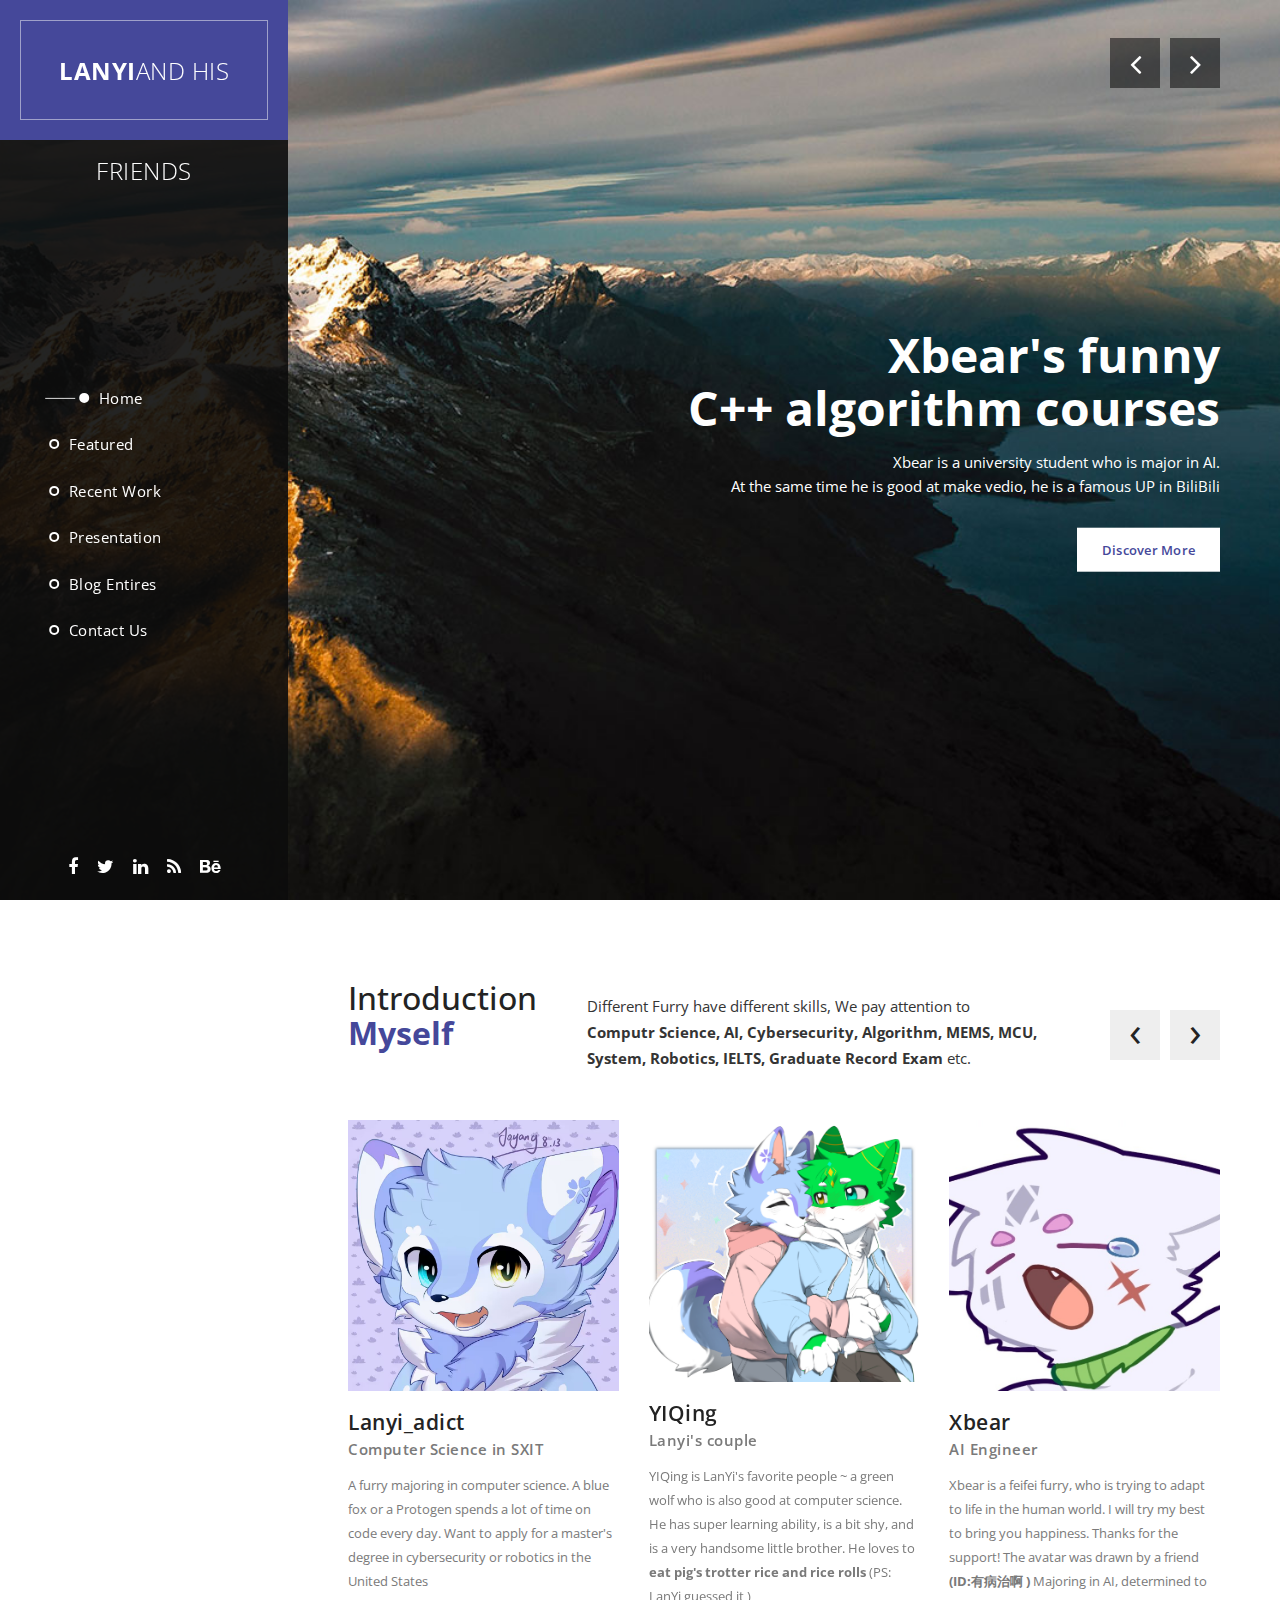
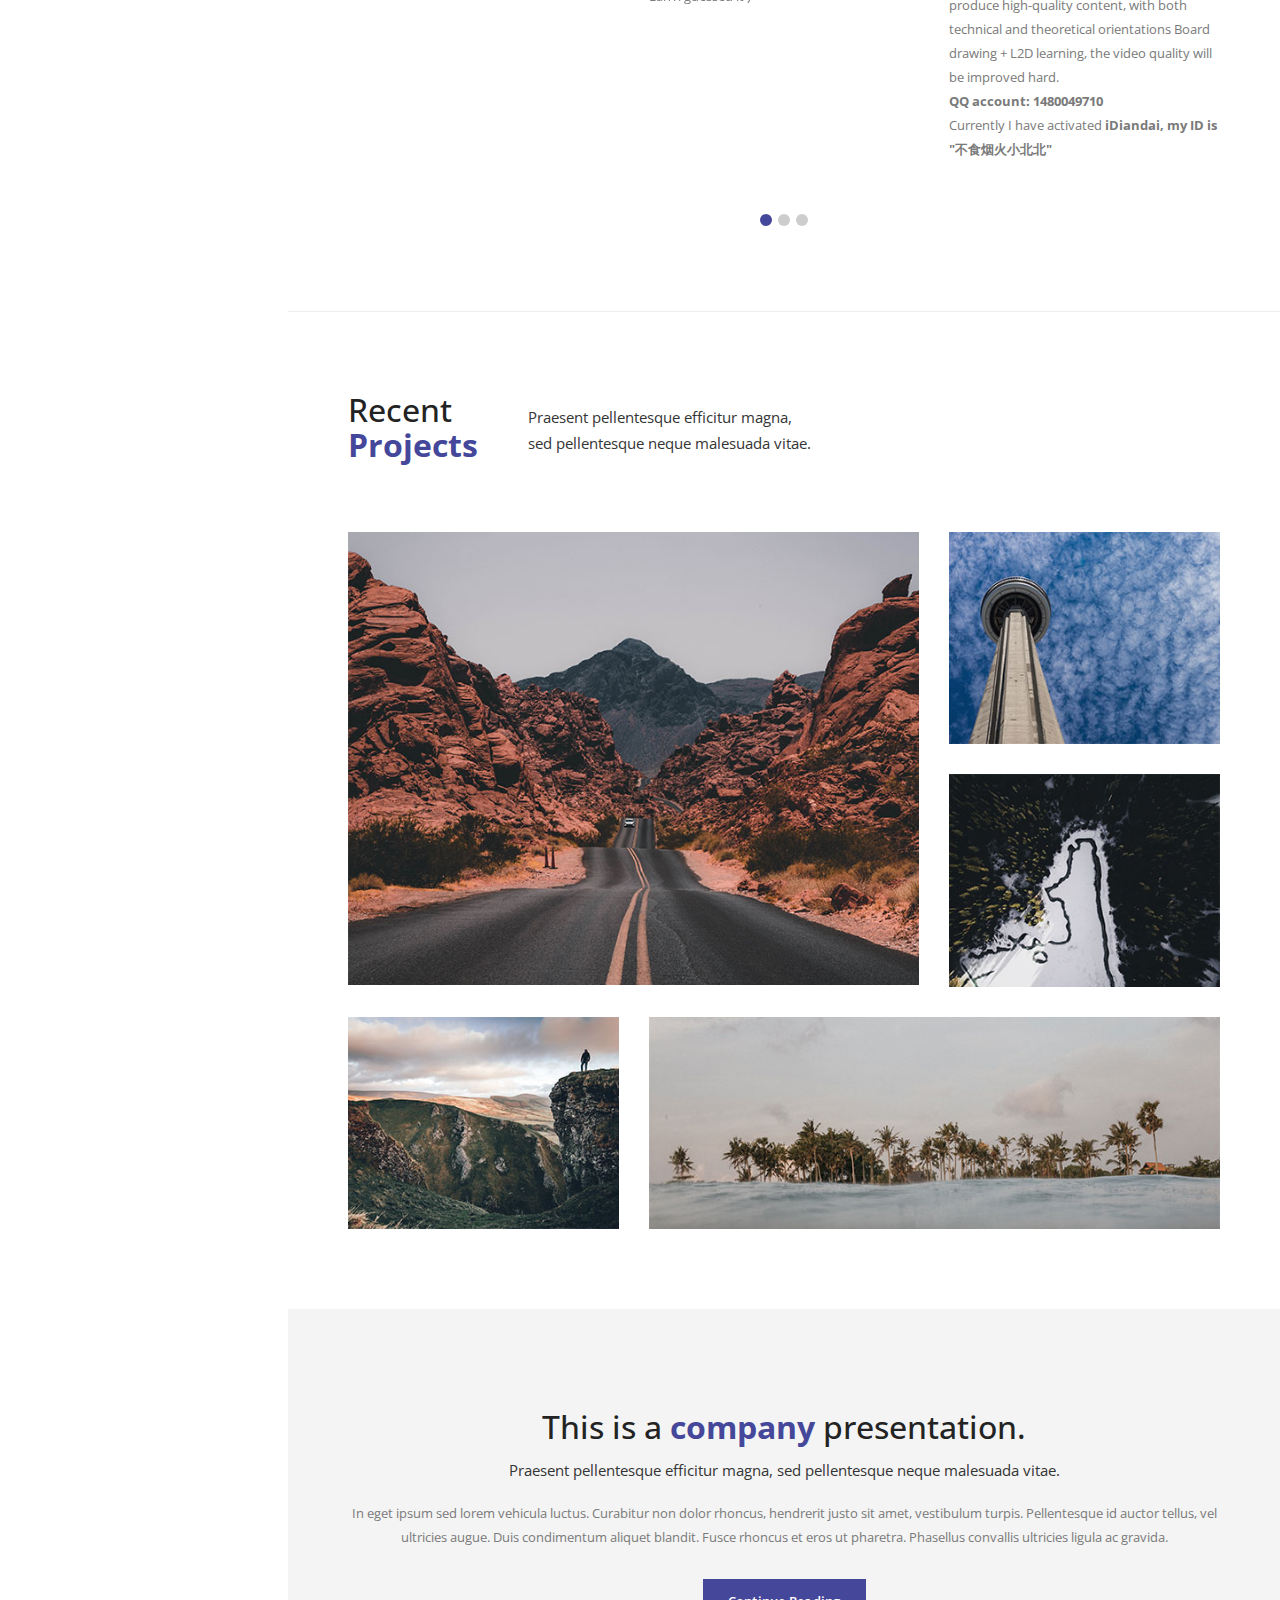
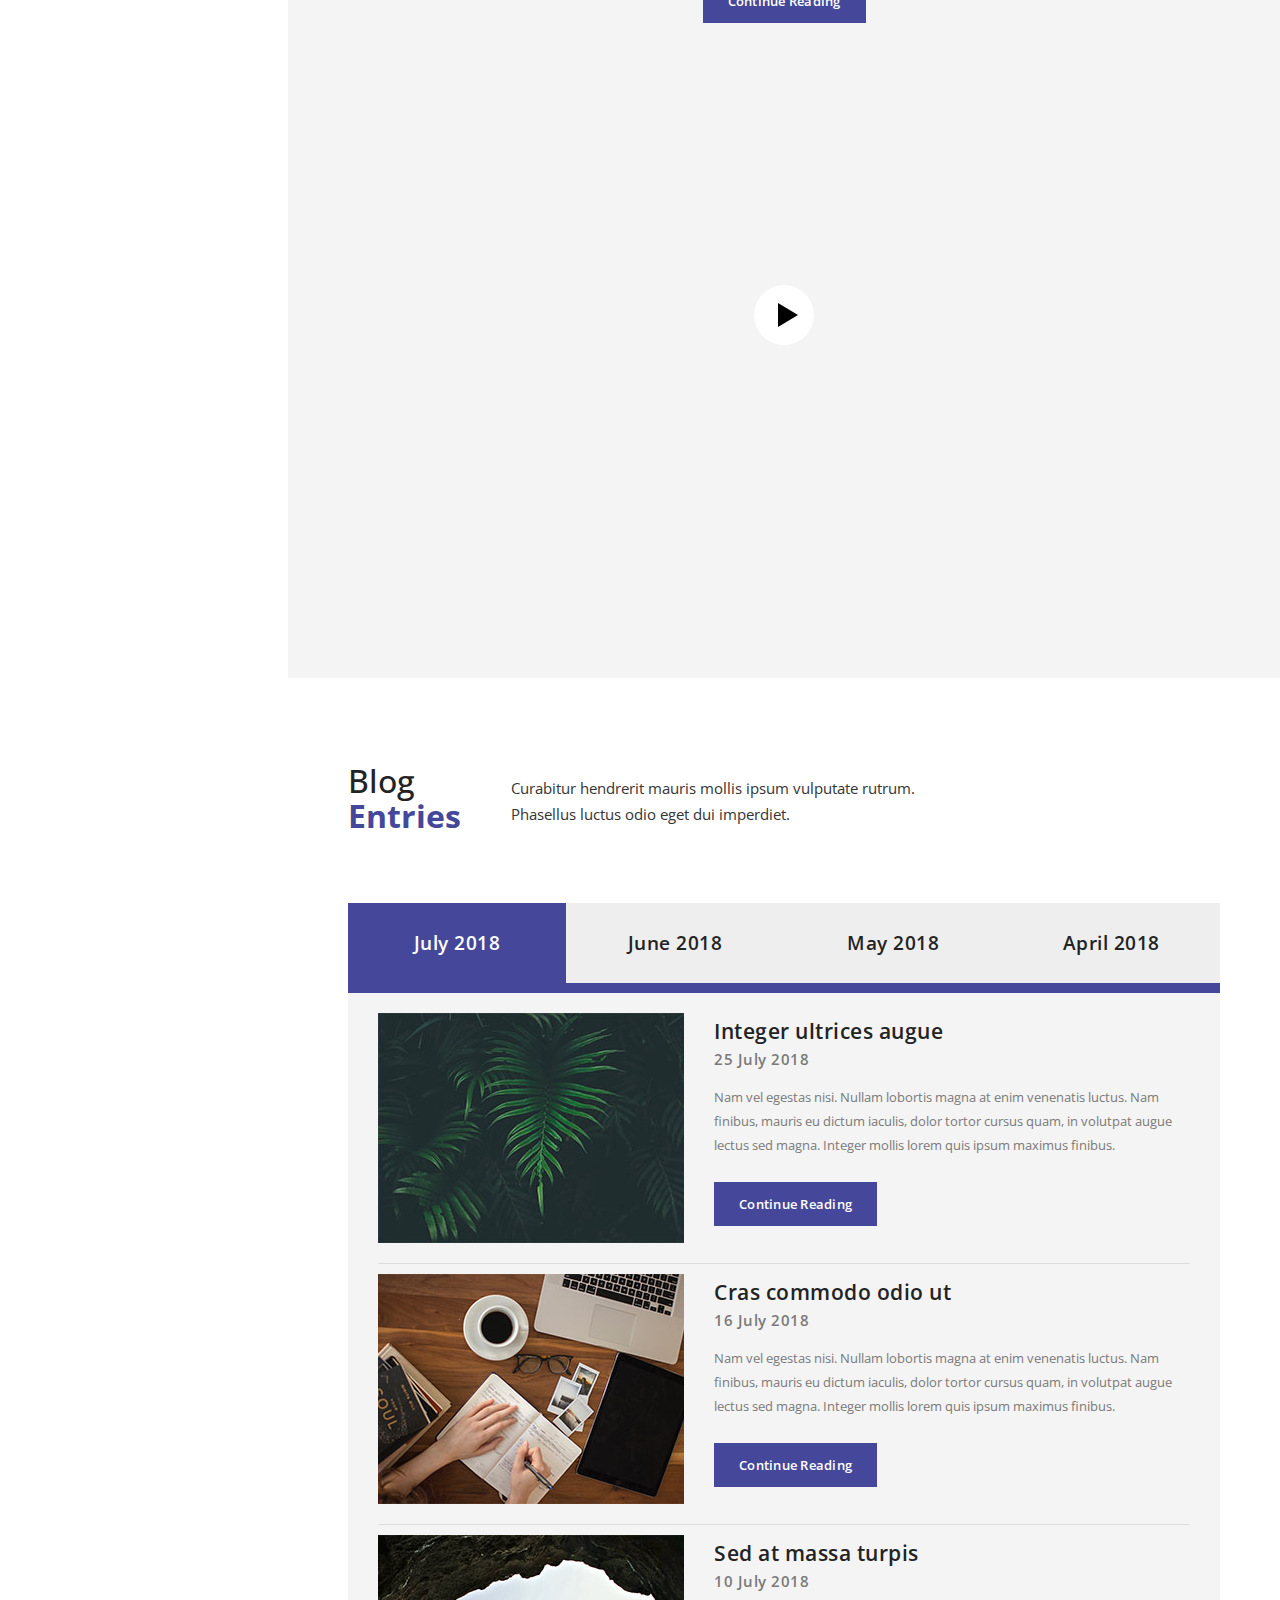
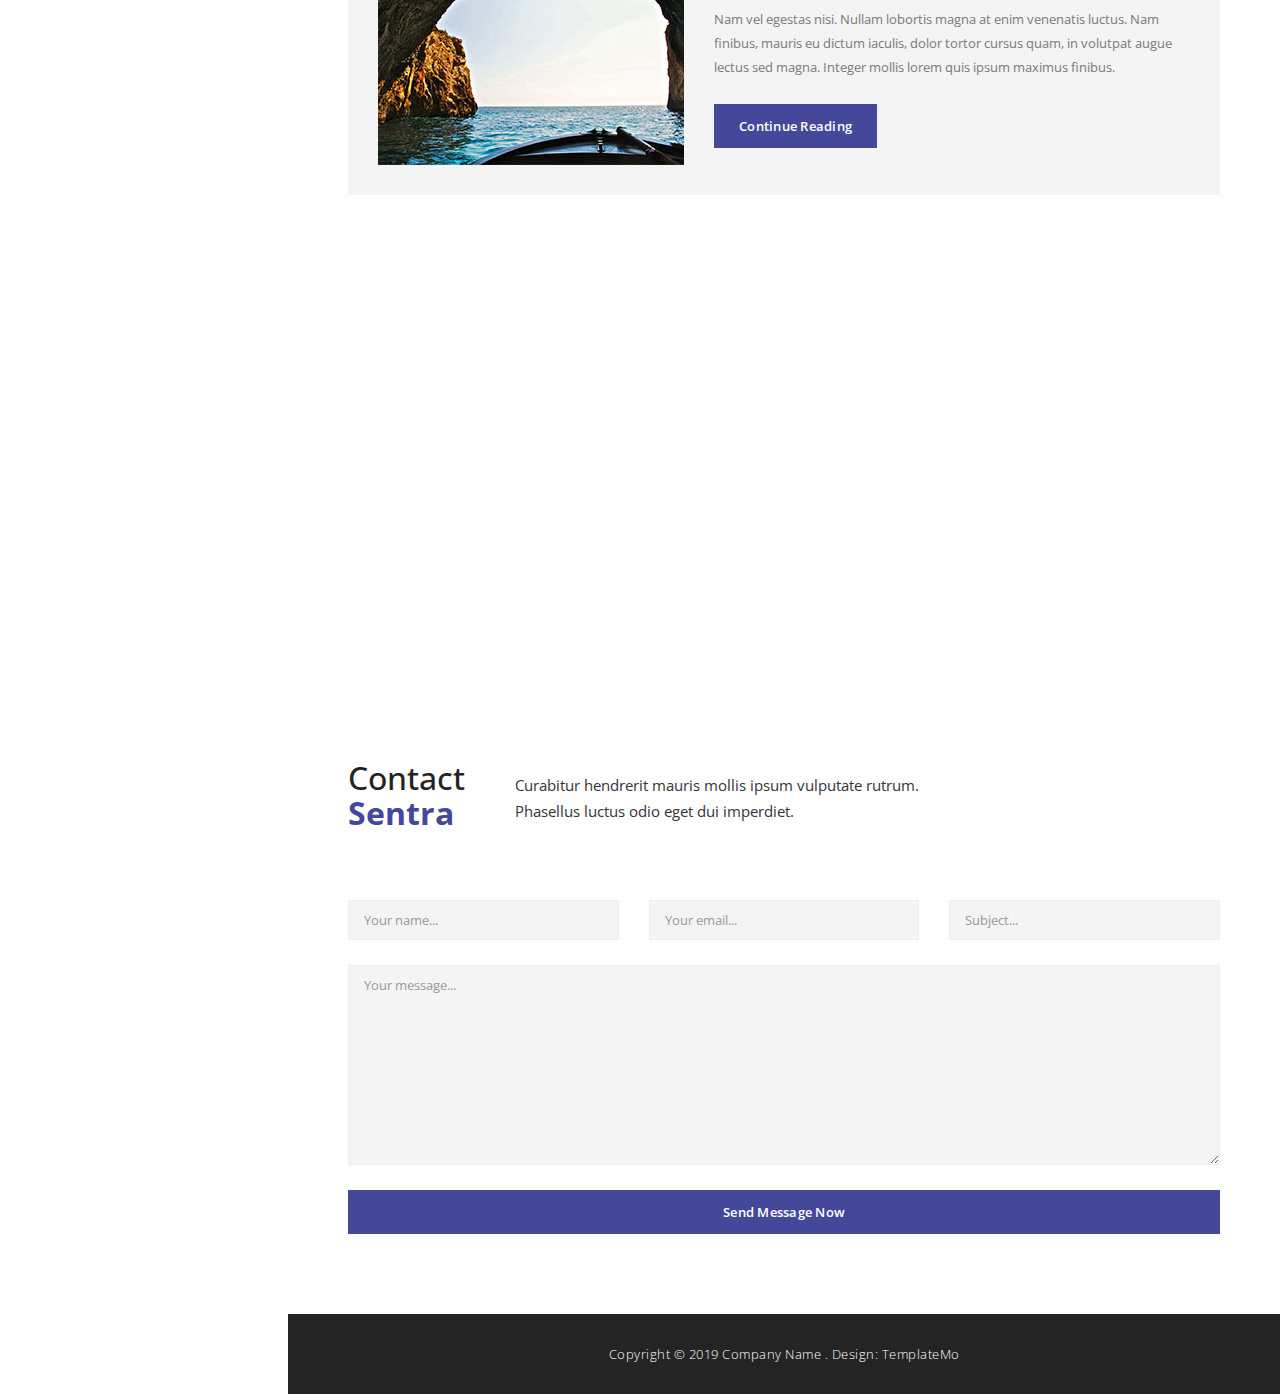
==== index.html @ 5a45a8ea "Add files via upload" ====
<!DOCTYPE html>
<html>
    <head>
        <meta charset="utf-8">
        <meta http-equiv="X-UA-Compatible" content="IE=edge,chrome=1">
        <title>Lanyi_adict and his friends</title>
        
<!-- 

Sentra Template

https://templatemo.com/tm-518-sentra

-->
        <meta name="description" content="">
        <meta name="viewport" content="width=device-width, initial-scale=1">
        <link rel="apple-touch-icon" href="apple-touch-icon.png">

        <link rel="stylesheet" href="css/bootstrap.min.css">
        <link rel="stylesheet" href="css/bootstrap-theme.min.css">
        <link rel="stylesheet" href="css/fontAwesome.css">
        <link rel="stylesheet" href="css/light-box.css">
        <link rel="stylesheet" href="css/owl-carousel.css">
        <link rel="stylesheet" href="css/templatemo-style.css">

        <link href="https://fonts.googleapis.com/css?family=Open+Sans:300,400,600,700,800" rel="stylesheet">

        <script src="js/vendor/modernizr-2.8.3-respond-1.4.2.min.js"></script>
    </head>

<body>



        <header class="nav-down responsive-nav hidden-lg hidden-md">
            <button type="button" id="nav-toggle" class="navbar-toggle" data-toggle="collapse" data-target="#main-nav">
                <span class="sr-only">Toggle navigation</span>
                <span class="icon-bar"></span>
                <span class="icon-bar"></span>
                <span class="icon-bar"></span>
            </button>
            <!--/.navbar-header-->
            <div id="main-nav" class="collapse navbar-collapse">
                <nav>
                    <ul class="nav navbar-nav">
                        <li><a href="#top">Home</a></li>
                        <li><a href="#featured">Featured</a></li>
                        <li><a href="#projects">Recent Projects</a></li>
                        <li><a href="#video">Presentation</a></li>
                        <li><a href="#blog">Blog Entries</a></li>
                        <li><a href="#contact">Contact Us</a></li>
                    </ul>
                </nav>
            </div>
        </header>

        <div class="sidebar-navigation hidde-sm hidden-xs">
            <div class="logo">
                <a href="#">Lanyi<em>and his friends</em></a>
            </div>
            <nav>
                <ul>
                    <li>
                        <a href="#top">
                            <span class="rect"></span>
                            <span class="circle"></span>
                            Home
                        </a>
                    </li>
                    <li>
                        <a href="#featured">
                            <span class="rect"></span>
                            <span class="circle"></span>
                            Featured
                        </a>
                    </li>
                    <li>
                        <a href="#projects">
                            <span class="rect"></span>
                            <span class="circle"></span>
                            Recent Work
                        </a>
                    </li>
                    <li>
                        <a href="#video">
                            <span class="rect"></span>
                            <span class="circle"></span>
                            Presentation
                        </a>
                    </li>
                    <li>
                        <a href="#blog">
                            <span class="rect"></span>
                            <span class="circle"></span>
                            Blog Entires
                        </a>
                    </li>
                    <li>
                        <a href="#contact">
                            <span class="rect"></span>
                            <span class="circle"></span>
                            Contact Us
                        </a>
                    </li>
                </ul>
            </nav>
            <ul class="social-icons">
                <li><a href="#"><i class="fa fa-facebook"></i></a></li>
                <li><a href="#"><i class="fa fa-twitter"></i></a></li>
                <li><a href="#"><i class="fa fa-linkedin"></i></a></li>
                <li><a href="#"><i class="fa fa-rss"></i></a></li>
                <li><a href="#"><i class="fa fa-behance"></i></a></li>
            </ul>
        </div>

        <div class="slider">
            <div class="Modern-Slider content-section" id="top">
                <!-- Item -->
                <div class="item item-1">
                    <div class="img-fill">
                    <div class="image"></div>
                    <div class="info">
                        <div>
                          <h1>Xbear's funny<br>C++ algorithm courses</h1>
                          <p>Xbear is a university student who is major in AI.<br>
                          	At the same time he is good at make vedio, he is a famous UP in BiliBili</p>
                          <div class="white-button button">
                              <a href="#featured">Discover More</a>
                          </div>
                        </div>
                        </div>
                    </div>
                </div>
                <!-- // Item -->
                <!-- Item -->
                <div class="item item-2">
                    <div class="img-fill">
                        <div class="image"></div>
                        <div class="info">
                        <div>
                          <h1>Please tell <br>your friends</h1>
                          <p>Support templatemo by sharing a link to your friends.
							<br>Thank you for helping us.</p>
                          
                          <div class="white-button button">
                              <a href="#featured">Share More</a>
                          </div>
                        </div>
                        </div>
                    </div>
                </div>
                <!-- // Item -->
                <!-- Item -->
                <div class="item item-3">
                    <div class="img-fill">
                        <div class="image"></div>
                        <div class="info">
                        <div>
                          <h1>Suspendisse suscipit<br>nulla sed</h1>
                          <p>Vestibulum ante ipsum primis in faucibus orci luctus et ultrices <br>posuere cubilia Curae; Sed at massa turpis.</p>
                          
                          <div class="white-button button">
                              <a href="#featured">Learn More</a>
                          </div>
                        </div>
                        </div>
                    </div>
                </div>
                <!-- // Item -->
            </div>
        </div>


        <div class="page-content">
            <section id="featured" class="content-section">
                <div class="section-heading">
                    <h1>Introduction<br><em>Myself</em></h1>
                    <p>Different Furry have different skills, We pay attention to
                    <br><b>Computr Science, AI, Cybersecurity, Algorithm, MEMS, MCU, System, Robotics, IELTS, Graduate Record Exam </b>etc.</p>
                </div>
                <div class="section-content">
                    <div class="owl-carousel owl-theme">
                        <div class="item">
                            <div class="image">
                                <img src="img\Lanyi.jpg" alt="">
                                <div class="featured-button button">
                                    <a href="#projects">Learn more</a>
                                </div>
                            </div>
                            <div class="text-content">
                                <h4>Lanyi_adict</h4>
                                <span>Computer Science in SXIT</span>
                                <p>A furry majoring in computer science. A blue fox or a Protogen spends a lot of time on code every day. Want to apply for a master's degree in cybersecurity or robotics in the United States</p>
                            </div>
                        </div>
                        <div class="item">
                            <div class="image">
                                <img src="img/YIQing&Lanyi.png" alt="">
                                <div class="featured-button button">
                                    <a href="#projects">Continue Reading</a>
                                </div>
                            </div>
                            <div class="text-content">
                                <h4>YIQing</h4>
                                <span>Lanyi's couple</span>
                                <p>YIQing is LanYi's favorite people ~ a green wolf who is also good at computer science. He has super learning ability, is a bit shy, and is a very handsome little brother. He loves to <strong>eat pig's trotter rice and rice rolls </strong>(PS: LanYi guessed it )</p>
                            </div>
                        </div>
                        <div class="item">
                            <div class="image">
                                <img src="img/Xbear.jpg" alt="">
                                <div class="featured-button button">
                                    <a href="#projects">Continue Reading</a>
                                </div>
                            </div>
                            <div class="text-content">
                                <h4>Xbear</h4>
                                <span>AI Engineer</span>
                                <p>Xbear is a feifei furry, who is trying to adapt to life in the human world. I will try my best to bring you happiness. Thanks for the support!
                                    The avatar was drawn by a friend <b>(ID:有病治啊 )</b>
                                    Majoring in AI, determined to produce high-quality content, with both technical and theoretical orientations
                                    Board drawing + L2D learning, the video quality will be improved hard.
                                    <br><b>QQ account: 1480049710</b><br>
                                    Currently I have activated<b> iDiandai, my ID is "不食烟火小北北"</b></p>
                            </div>
                        </div>
                        <div class="item">
                            <div class="image">
                                <img src="img/BearLeLe.jpg" alt="">
                                <div class="featured-button button">
                                    <a href="#projects">Continue Reading</a>
                                </div>
                            </div>
                            <div class="text-content">
                                <h4>Horny bear</h4>
                                <span>Microelectronics</span>
                                <p>A brown bear, a senior student studying microelectronics science and engineering, is currently taking the postgraduate entrance examination, and hopes to study MEMS.</p>
                            </div>
                        </div>
                        <div class="item">
                            <div class="image">
                                <img src="img/Joyang&xKwin.png" alt="">
                                <div class="featured-button button">
                                    <a href="#projects">Continue Reading</a>
                                </div>
                            </div>
                            <div class="text-content">
                                <h4>Joyang & xKwin</h4>
                                <span>Mechanical Engineering</span>
                                <p><b>Chay_Joyang</b>is a purple fox. He knows a lot about mechanical engineering. He has a strong learning ability and super hands-on ability. He wants to be outstanding. He is a sensitive little boy and can eat a lot (bushi, <b>QQ account: 217416296</b>

                                    <br><b>xKwin </b>is a handsome dog, innocent, cute, pure and sensitive little dog, <b>QQ account: 2591963089</b></p>
                            </div>
                        </div>
                        <div class="item">
                            <div class="image">
                                <img src="img/featured_3.jpg" alt="">
                                <div class="featured-button button">
                                    <a href="#projects">Continue Reading</a>
                                </div>
                            </div>
                            <div class="text-content">
                                <h4>Sed at massa turpis</h4>
                                <span>Curabitur</span>
                                <p>#6 Vestibulum tincidunt ornare ligula vel molestie. Curabitur hendrerit mauris mollis ipsum vulputate rutrum. Phasellus luctus odio eget dui imperdiet.</p>
                            </div>
                        </div>
                        <div class="item">
                            <div class="image">
                                <img src="img/featured_2.jpg" alt="">
                                <div class="featured-button button">
                                    <a href="#projects">Continue Reading</a>
                                </div>
                            </div>
                            <div class="text-content">
                                <h4>Aliquam mollis lacus</h4>
                                <span>Suspendisse</span>
                                <p>#7 Suspendisse suscipit nulla sed nisl fermentum, auctor suscipit nunc rhoncus. Proin faucibus metus diam, nec hendrerit purus pharetra in.</p>
                            </div>
                        </div>
                        <div class="item">
                            <div class="image">
                                <img src="img/featured_1.jpg" alt="">
                                <div class="featured-button button">
                                    <a href="#projects">Continue Reading</a>
                                </div>
                            </div>
                            <div class="text-content">
                                <h4>Mauris lacinia pretium</h4>
                                <span>Vestibulum</span>
                                <p>#8 Suspendisse suscipit nulla sed nisl fermentum, auctor suscipit nunc rhoncus. Proin faucibus metus diam, nec hendrerit purus pharetra in.</p>
                            </div>
                        </div>
                        <div class="item">
                            <div class="image">
                                <img src="img/featured_3.jpg" alt="">
                                <div class="featured-button button">
                                    <a href="#projects">Continue Reading</a>
                                </div>
                            </div>
                            <div class="text-content">
                                <h4>Proin sit amet fringilla erat</h4>
                                <span>Convallis</span>
                                <p>#9 Suspendisse suscipit nulla sed nisl fermentum, auctor suscipit nunc rhoncus. Proin faucibus metus diam, nec hendrerit purus pharetra in.</p>
                            </div>
                        </div>
                    </div>
                </div>
            </section>
            <section id="projects" class="content-section">
                <div class="section-heading">
                    <h1>Recent<br><em>Projects</em></h1>
                    <p>Praesent pellentesque efficitur magna, 
                    <br>sed pellentesque neque malesuada vitae.</p>
                </div>
                <div class="section-content">
                    <div class="masonry">
                        <div class="row">
                            <div class="item">
                                <div class="col-md-8">
                                    <a href="img/portfolio_big_1.jpg" data-lightbox="image"><img src="img/portfolio_1.jpg" alt="image 1"></a>
                                </div>
                            </div>
                            <div class="item second-item">
                                <div class="col-md-4">
                                    <a href="img/portfolio_big_2.jpg" data-lightbox="image"><img src="img/portfolio_2.jpg" alt="image 2"></a>
                                </div>
                            </div>
                            <div class="item">
                                <div class="col-md-4">
                                    <a href="img/portfolio_big_3.jpg" data-lightbox="image"><img src="img/portfolio_3.jpg" alt="image 3"></a>
                                </div>
                            </div>
                            <div class="item">
                                <div class="col-md-4">
                                    <a href="img/portfolio_big_4.jpg" data-lightbox="image"><img src="img/portfolio_4.jpg" alt="image 4"></a>
                                </div>
                            </div>
                            <div class="item">
                                <div class="col-md-8">
                                    <a href="img/portfolio_big_5.jpg" data-lightbox="image"><img src="img/portfolio_5.jpg" alt="image 5"></a>
                                </div>
                            </div>
                        </div>
                    </div>
                </div>            
            </section>
            <section id="video" class="content-section">
                <div class="row">
                    <div class="col-md-12">
                        <div class="section-heading">
                            <h1>This is a <em>company</em> presentation.</h1>
                            <p>Praesent pellentesque efficitur magna, sed pellentesque neque malesuada vitae.</p>
                        </div>
                        <div class="text-content">
                            <p>In eget ipsum sed lorem vehicula luctus. Curabitur non dolor rhoncus, hendrerit justo sit amet, vestibulum turpis. Pellentesque id auctor tellus, vel ultricies augue. Duis condimentum aliquet blandit. Fusce rhoncus et eros ut pharetra. Phasellus convallis ultricies ligula ac gravida.</p>
                        </div>
                        <div class="accent-button button">
                            <a href="#blog">Continue Reading</a>
                        </div>
                    </div>
                    <div class="col-md-12">
                        <div class="box-video">
                            <div class="bg-video" style="background-image: url(https://unsplash.imgix.net/photo-1425036458755-dc303a604201?fit=crop&fm=jpg&q=75&w=1000);">
                                <div class="bt-play">Play</div>
                            </div>
                            <div class="video-container">
                                <iframe width="100%" height="520" src="https://www.youtube.com/embed/j-_7Ub-Zkow?rel=0&amp;showinfo=0" frameborder="0" allowfullscreen="allowfullscreen"></iframe>
                            </div>
                        </div>
                    </div>
                </div>
            </section>
            <section id="blog" class="content-section">
                <div class="section-heading">
                    <h1>Blog<br><em>Entries</em></h1>
                    <p>Curabitur hendrerit mauris mollis ipsum vulputate rutrum. 
                    <br>Phasellus luctus odio eget dui imperdiet.</p>
                </div>
                <div class="section-content">
                    <div class="tabs-content">
                        <div class="wrapper">
                            <ul class="tabs clearfix" data-tabgroup="first-tab-group">
                              <li><a href="#tab1" class="active">July 2018</a></li>
                              <li><a href="#tab2">June 2018</a></li>
                              <li><a href="#tab3">May 2018</a></li>
                              <li><a href="#tab4">April 2018</a></li>
                            </ul>
                            <section id="first-tab-group" class="tabgroup">
                                <div id="tab1">
                                    <ul>
                                        <li>
                                            <div class="item">
                                                <img src="img/blog_1.jpg" alt="">
                                                <div class="text-content">
                                                    <h4>Integer ultrices augue</h4>
                                                    <span>25 July 2018</span>
                                                    <p>Nam vel egestas nisi. Nullam lobortis magna at enim venenatis luctus. Nam finibus, mauris eu dictum iaculis, dolor tortor cursus quam, in volutpat augue lectus sed magna. Integer mollis lorem quis ipsum maximus finibus.</p>
                                                    
                                                    <div class="accent-button button">
                                                        <a href="#contact">Continue Reading</a>
                                                    </div>
                                                </div>
                                            </div>
                                        </li>
                                        <li>
                                            <div class="item">
                                                <img src="img/blog_2.jpg" alt="">
                                                <div class="text-content">
                                                    <h4>Cras commodo odio ut</h4>
                                                    <span>16 July 2018</span>
                                                    <p>Nam vel egestas nisi. Nullam lobortis magna at enim venenatis luctus. Nam finibus, mauris eu dictum iaculis, dolor tortor cursus quam, in volutpat augue lectus sed magna. Integer mollis lorem quis ipsum maximus finibus.</p>
                                                    
                                                    <div class="accent-button button">
                                                        <a href="#contact">Continue Reading</a>
                                                    </div>
                                                </div>
                                            </div>
                                        </li>
                                        <li>
                                            <div class="item">
                                                <img src="img/blog_3.jpg" alt="">
                                                <div class="text-content">
                                                    <h4>Sed at massa turpis</h4>
                                                    <span>10 July 2018</span>
                                                    <p>Nam vel egestas nisi. Nullam lobortis magna at enim venenatis luctus. Nam finibus, mauris eu dictum iaculis, dolor tortor cursus quam, in volutpat augue lectus sed magna. Integer mollis lorem quis ipsum maximus finibus.</p>
                                                    
                                                    <div class="accent-button button">
                                                        <a href="#contact">Continue Reading</a>
                                                    </div>
                                                </div>
                                            </div>
                                        </li>
                                    </ul>
                                </div>
                                <div id="tab2">
                                    <ul>
                                        <li>
                                            <div class="item">
                                                <img src="img/blog_3.jpg" alt="">
                                                <div class="text-content">
                                                    <h4>Sed at massa turpis</h4>
                                                    <span>30 June 2018</span>
                                                    <p>Nam vel egestas nisi. Nullam lobortis magna at enim venenatis luctus. Nam finibus, mauris eu dictum iaculis, dolor tortor cursus quam, in volutpat augue lectus sed magna. Integer mollis lorem quis ipsum maximus finibus.</p>
                                                    
                                                    <div class="accent-button button">
                                                        <a href="#contact">Continue Reading</a>
                                                    </div>
                                                </div>
                                            </div>
                                        </li>
                                        <li>
                                            <div class="item">
                                                <img src="img/blog_1.jpg" alt="">
                                                <div class="text-content">
                                                    <h4>Lorem ipsum dolor sit</h4>
                                                    <span>24 June 2018</span>
                                                    <p>Nam vel egestas nisi. Nullam lobortis magna at enim venenatis luctus. Nam finibus, mauris eu dictum iaculis, dolor tortor cursus quam, in volutpat augue lectus sed magna. Integer mollis lorem quis ipsum maximus finibus.</p>
                                                    
                                                    <div class="accent-button button">
                                                        <a href="#contact">Continue Reading</a>
                                                    </div>
                                                </div>
                                            </div>
                                        </li>
                                        <li>
                                            <div class="item">
                                                <img src="img/blog_2.jpg" alt="">
                                                <div class="text-content">
                                                    <h4>Cras commodo odio ut</h4>
                                                    <span>12 June 2018</span>
                                                    <p>Nam vel egestas nisi. Nullam lobortis magna at enim venenatis luctus. Nam finibus, mauris eu dictum iaculis, dolor tortor cursus quam, in volutpat augue lectus sed magna. Integer mollis lorem quis ipsum maximus finibus.</p>
                                                    
                                                    <div class="accent-button button">
                                                        <a href="#contact">Continue Reading</a>
                                                    </div>
                                                </div>
                                            </div>
                                        </li>
                                    </ul>
                                </div>
                                <div id="tab3">
                                    <ul>
                                        <li>
                                            <div class="item">
                                                <img src="img/blog_2.jpg" alt="">
                                                <div class="text-content">
                                                    <h4>Cras commodo odio ut</h4>
                                                    <span>26 May 2018</span>
                                                    <p>Nam vel egestas nisi. Nullam lobortis magna at enim venenatis luctus. Nam finibus, mauris eu dictum iaculis, dolor tortor cursus quam, in volutpat augue lectus sed magna. Integer mollis lorem quis ipsum maximus finibus.</p>
                                                    
                                                    <div class="accent-button button">
                                                        <a href="#contact">Continue Reading</a>
                                                    </div>
                                                </div>
                                            </div>
                                        </li>
                                        <li>
                                            <div class="item">
                                                <img src="img/blog_1.jpg" alt="">
                                                <div class="text-content">
                                                    <h4>Lorem ipsum dolor sit</h4>
                                                    <span>22 May 2018</span>
                                                    <p>Nam vel egestas nisi. Nullam lobortis magna at enim venenatis luctus. Nam finibus, mauris eu dictum iaculis, dolor tortor cursus quam, in volutpat augue lectus sed magna. Integer mollis lorem quis ipsum maximus finibus.</p>
                                                    
                                                    <div class="accent-button button">
                                                        <a href="#contact">Continue Reading</a>
                                                    </div>
                                                </div>
                                            </div>
                                        </li>
                                        <li>
                                            <div class="item">
                                                <img src="img/blog_3.jpg" alt="">
                                                <div class="text-content">
                                                    <h4>Integer ultrices augue</h4>
                                                    <span>8 May 2018</span>
                                                    <p>Nam vel egestas nisi. Nullam lobortis magna at enim venenatis luctus. Nam finibus, mauris eu dictum iaculis, dolor tortor cursus quam, in volutpat augue lectus sed magna. Integer mollis lorem quis ipsum maximus finibus.</p>
                                                    
                                                    <div class="accent-button button">
                                                        <a href="#contact">Continue Reading</a>
                                                    </div>
                                                </div>
                                            </div>
                                        </li>
                                    </ul>
                                </div>
                                <div id="tab4">
                                    <ul>
                                        <li>
                                            <div class="item">
                                                <img src="img/blog_1.jpg" alt="">
                                                <div class="text-content">
                                                    <h4>Lorem ipsum dolor sit</h4>
                                                    <span>26 April 2018</span>
                                                    <p>Nam vel egestas nisi. Nullam lobortis magna at enim venenatis luctus. Nam finibus, mauris eu dictum iaculis, dolor tortor cursus quam, in volutpat augue lectus sed magna. Integer mollis lorem quis ipsum maximus finibus.</p>
                                                    
                                                    <div class="accent-button button">
                                                        <a href="#contact">Continue Reading</a>
                                                    </div>
                                                </div>
                                            </div>
                                        </li>                                
                                        <li>
                                            <div class="item">
                                                <img src="img/blog_3.jpg" alt="">
                                                <div class="text-content">
                                                    <h4>Integer ultrices augue eu</h4>
                                                    <span>24 April 2018</span>
                                                    <p>Nam vel egestas nisi. Nullam lobortis magna at enim venenatis luctus. Nam finibus, mauris eu dictum iaculis, dolor tortor cursus quam, in volutpat augue lectus sed magna. Integer mollis lorem quis ipsum maximus finibus.</p>
                                                    
                                                    <div class="accent-button button">
                                                        <a href="#contact">Continue Reading</a>
                                                    </div>
                                                </div>
                                            </div>
                                        </li>
                                        <li>
                                            <div class="item">
                                                <img src="img/blog_2.jpg" alt="">
                                                <div class="text-content">
                                                    <h4>Cras commodo odio ut</h4>
                                                    <span>20 April 2018</span>
                                                    <p>Nam vel egestas nisi. Nullam lobortis magna at enim venenatis luctus. Nam finibus, mauris eu dictum iaculis, dolor tortor cursus quam, in volutpat augue lectus sed magna. Integer mollis lorem quis ipsum maximus finibus.</p>
                                                    
                                                    <div class="accent-button button">
                                                        <a href="#contact">Continue Reading</a>
                                                    </div>
                                                </div>
                                            </div>
                                        </li>
                                    </ul>
                                </div>
                            </section> 
                        </div>
                    </div>
                </div>
            </section>
            <section id="contact" class="content-section">
                <div id="map">
                
                	<!-- How to change your own map point
                           1. Go to Google Maps
                           2. Click on your location point
                           3. Click "Share" and choose "Embed map" tab
                           4. Copy only URL and paste it within the src="" field below
                    -->
                    <iframe src="https://www.google.com/maps/embed?pb=!1m18!1m12!1m3!1d1197183.8373802372!2d-1.9415093691103689!3d6.781986417238027!2m3!1f0!2f0!3f0!3m2!1i1024!2i768!4f13.1!3m3!1m2!1s0xfdb96f349e85efd%3A0xb8d1e0b88af1f0f5!2sKumasi+Central+Market!5e0!3m2!1sen!2sth!4v1532967884907" width="100%" height="400px" frameborder="0" style="border:0" allowfullscreen></iframe>
                </div>
                <div id="contact-content">
                    <div class="section-heading">
                        <h1>Contact<br><em>Sentra</em></h1>
                        <p>Curabitur hendrerit mauris mollis ipsum vulputate rutrum. 
                        <br>Phasellus luctus odio eget dui imperdiet.</p>
                        
                    </div>
                    <div class="section-content">
                        <form id="contact" action="#" method="post">
                            <div class="row">
                                <div class="col-md-4">
                                  <fieldset>
                                    <input name="name" type="text" class="form-control" id="name" placeholder="Your name..." required="">
                                  </fieldset>
                                </div>
                                <div class="col-md-4">
                                  <fieldset>
                                    <input name="email" type="email" class="form-control" id="email" placeholder="Your email..." required="">
                                  </fieldset>
                                </div>
                                 <div class="col-md-4">
                                  <fieldset>
                                    <input name="subject" type="text" class="form-control" id="subject" placeholder="Subject..." required="">
                                  </fieldset>
                                </div>
                                <div class="col-md-12">
                                  <fieldset>
                                    <textarea name="message" rows="6" class="form-control" id="message" placeholder="Your message..." required=""></textarea>
                                  </fieldset>
                                </div>
                                <div class="col-md-12">
                                  <fieldset>
                                    <button type="submit" id="form-submit" class="btn">Send Message Now</button>
                                  </fieldset>
                                </div>
                            </div>
                        </form>
                    </div>
                </div>
            </section>
            <section class="footer">
                <p>Copyright &copy; 2019 Company Name 
                
                . Design: TemplateMo</p>
            </section>
        </div>

    <script src="https://ajax.googleapis.com/ajax/libs/jquery/1.11.2/jquery.min.js"></script>
    <script>window.jQuery || document.write('<script src="js/vendor/jquery-1.11.2.min.js"><\/script>')</script>

    <script src="js/vendor/bootstrap.min.js"></script>
    
    <script src="js/plugins.js"></script>
    <script src="js/main.js"></script>

    <script>
        // Hide Header on on scroll down
        var didScroll;
        var lastScrollTop = 0;
        var delta = 5;
        var navbarHeight = $('header').outerHeight();

        $(window).scroll(function(event){
            didScroll = true;
        });

        setInterval(function() {
            if (didScroll) {
                hasScrolled();
                didScroll = false;
            }
        }, 250);

        function hasScrolled() {
            var st = $(this).scrollTop();
            
            // Make sure they scroll more than delta
            if(Math.abs(lastScrollTop - st) <= delta)
                return;
            
            // If they scrolled down and are past the navbar, add class .nav-up.
            // This is necessary so you never see what is "behind" the navbar.
            if (st > lastScrollTop && st > navbarHeight){
                // Scroll Down
                $('header').removeClass('nav-down').addClass('nav-up');
            } else {
                // Scroll Up
                if(st + $(window).height() < $(document).height()) {
                    $('header').removeClass('nav-up').addClass('nav-down');
                }
            }
            
            lastScrollTop = st;
        }
    </script>

    <script src="http://ajax.googleapis.com/ajax/libs/jquery/1.10.2/jquery.min.js" type="text/javascript"></script>

</body>
</html>
---- css/light-box.css ----
/* LIGHT BOX */

body:after {
  content: url(../img/close.png) url(../img/loading.gif) url(../img/prev.png) url(../img/next.png);
  display: none;
}

body.lb-disable-scrolling {
  overflow: hidden;
}

.lightboxOverlay {
  position: absolute;
  top: 0;
  left: 0;
  z-index: 99999;
  background-color: black;
  filter: progid:DXImageTransform.Microsoft.Alpha(Opacity=80);
  opacity: 0.8;
  display: none;
}

.lightbox {
  position: absolute;
  margin-top: 0%;
  left: 0;
  width: 100%;
  z-index: 100000;
  text-align: center;
  line-height: 0;
  font-weight: normal;
}

.lightbox .lb-image {
  display: block;
  height: auto;
  max-width: inherit;
  max-height: none;
  border-radius: 5px;

  /* Image border */
  border: 10px solid white;
}

.lightbox a img {
  border: none;
}

.lb-outerContainer {
  position: relative;
  *zoom: 1;
  width: 250px;
  height: 250px;
  margin: 0 auto;
  border-radius: 4px;

  /* Background color behind image.
     This is visible during transitions. */
  background-color: white;
}

.lb-outerContainer:after {
  content: "";
  display: table;
  clear: both;
}

.lb-loader {
  position: absolute;
  top: 43%;
  left: 0;
  height: 25%;
  width: 100%;
  text-align: center;
  line-height: 0;
}

.lb-cancel {
  display: block;
  width: 32px;
  height: 32px;
  margin: 0 auto;
  background: url(../img/loading.gif) no-repeat;
}

.lb-nav {
  position: absolute;
  top: 0;
  left: 0;
  height: 100%;
  width: 100%;
  z-index: 10;
}

.lb-container > .nav {
  left: 0;
}

.lb-nav a {
  outline: none;
  background-image: url('[data-uri]');
}

.lb-prev, .lb-next {
  height: 100%;
  cursor: pointer;
  display: block;
}

.lb-nav a.lb-prev {
  width: 34%;
  left: 0;
  float: left;
  background: url(../img/prev.png) left 48% no-repeat;
  filter: progid:DXImageTransform.Microsoft.Alpha(Opacity=0);
  opacity: 0;
  -webkit-transition: opacity 0.6s;
  -moz-transition: opacity 0.6s;
  -o-transition: opacity 0.6s;
  transition: opacity 0.6s;
}

.lb-nav a.lb-prev:hover {
  filter: progid:DXImageTransform.Microsoft.Alpha(Opacity=100);
  opacity: 1;
}

.lb-nav a.lb-next {
  width: 64%;
  right: 0;
  float: right;
  background: url(../img/next.png) right 48% no-repeat;
  filter: progid:DXImageTransform.Microsoft.Alpha(Opacity=0);
  opacity: 0;
  -webkit-transition: opacity 0.6s;
  -moz-transition: opacity 0.6s;
  -o-transition: opacity 0.6s;
  transition: opacity 0.6s;
}

.lb-nav a.lb-next:hover {
  filter: progid:DXImageTransform.Microsoft.Alpha(Opacity=100);
  opacity: 1;
}

.lb-dataContainer {
  margin: 0 auto;
  padding-top: 5px;
  *zoom: 1;
  width: 100%;
  -moz-border-radius-bottomleft: 4px;
  -webkit-border-bottom-left-radius: 4px;
  border-bottom-left-radius: 4px;
  -moz-border-radius-bottomright: 4px;
  -webkit-border-bottom-right-radius: 4px;
  border-bottom-right-radius: 4px;
}

.lb-dataContainer:after {
  content: "";
  display: table;
  clear: both;
}

.lb-data {
  padding: 0 4px;
  color: #ccc;
}

.lb-data .lb-details {
  width: 85%;
  float: left;
  text-align: left;
  line-height: 1.1em;
}

.lb-data .lb-caption {
  font-size: 13px;
  font-weight: bold;
  line-height: 1em;
}

.lb-data .lb-caption a {
  color: #4ae;
}

.lb-data .lb-number {
  margin-top: 15px;
  display: block;
  clear: left;
  padding-bottom: 1em;
  font-size: 13px;
  color: #999999;
}

.lb-data .lb-close {
  display: block;
  float: right;
  width: 30px;
  height: 30px;
  background: url(../img/close.png) top right no-repeat;
  text-align: right;
  outline: none;
  filter: progid:DXImageTransform.Microsoft.Alpha(Opacity=70);
  opacity: 0.7;
  -webkit-transition: opacity 0.2s;
  -moz-transition: opacity 0.2s;
  -o-transition: opacity 0.2s;
  transition: opacity 0.2s;
}

.lb-data .lb-close:hover {
  cursor: pointer;
  filter: progid:DXImageTransform.Microsoft.Alpha(Opacity=100);
  opacity: 1;
}
---- css/owl-carousel.css ----
/**
 * Owl Carousel v2.3.1
 * Copyright 2013-2018 David Deutsch
 * Licensed under: SEE LICENSE IN https://github.com/OwlCarousel2/OwlCarousel2/blob/master/LICENSE
 */
/*
 *  Owl Carousel - Core
 */
.owl-carousel {
  display: none;
  width: 100%;
  -webkit-tap-highlight-color: transparent;
  /* position relative and z-index fix webkit rendering fonts issue */
  position: relative;
  z-index: 1; }
  .owl-carousel .owl-stage {
    position: relative;
    -ms-touch-action: pan-Y;
    touch-action: manipulation;
    -moz-backface-visibility: hidden;
    /* fix firefox animation glitch */ }
  .owl-carousel .owl-stage:after {
    content: ".";
    display: block;
    clear: both;
    visibility: hidden;
    line-height: 0;
    height: 0; }
  .owl-carousel .owl-stage-outer {
    position: relative;
    overflow: hidden;
    /* fix for flashing background */
    -webkit-transform: translate3d(0px, 0px, 0px); }
  .owl-carousel .owl-wrapper,
  .owl-carousel .owl-item {
    -webkit-backface-visibility: hidden;
    -moz-backface-visibility: hidden;
    -ms-backface-visibility: hidden;
    -webkit-transform: translate3d(0, 0, 0);
    -moz-transform: translate3d(0, 0, 0);
    -ms-transform: translate3d(0, 0, 0); }
  .owl-carousel .owl-item {
    position: relative;
    min-height: 1px;
    float: left;
    -webkit-backface-visibility: hidden;
    -webkit-tap-highlight-color: transparent;
    -webkit-touch-callout: none; }
  .owl-carousel .owl-item img {
    display: block;
    width: 100%; }
  .owl-carousel .owl-nav.disabled,
  .owl-carousel .owl-dots.disabled {
    display: none; }
  .owl-carousel .owl-nav .owl-prev,
  .owl-carousel .owl-nav .owl-next,
  .owl-carousel .owl-dot {
    cursor: pointer;
    cursor: hand;
    -webkit-user-select: none;
    -khtml-user-select: none;
    -moz-user-select: none;
    -ms-user-select: none;
    user-select: none; }
  .owl-carousel .owl-nav button.owl-prev,
  .owl-carousel .owl-nav button.owl-next,
  .owl-carousel button.owl-dot {
    background: none;
    color: inherit;
    border: none;
    padding: 0 !important;
    font: inherit; }
  .owl-carousel.owl-loaded {
    display: block; }
  .owl-carousel.owl-loading {
    opacity: 0;
    display: block; }
  .owl-carousel.owl-hidden {
    opacity: 0; }
  .owl-carousel.owl-refresh .owl-item {
    visibility: hidden; }
  .owl-carousel.owl-drag .owl-item {
    -ms-touch-action: none;
        touch-action: none;
    -webkit-user-select: none;
    -moz-user-select: none;
    -ms-user-select: none;
    user-select: none; }
  .owl-carousel.owl-grab {
    cursor: move;
    cursor: grab; }
  .owl-carousel.owl-rtl {
    direction: rtl; }
  .owl-carousel.owl-rtl .owl-item {
    float: right; }

/* No Js */
.no-js .owl-carousel {
  display: block; }

/*
 *  Owl Carousel - Animate Plugin
 */
.owl-carousel .animated {
  animation-duration: 1000ms;
  animation-fill-mode: both; }

.owl-carousel .owl-animated-in {
  z-index: 0; }

.owl-carousel .owl-animated-out {
  z-index: 1; }

.owl-carousel .fadeOut {
  animation-name: fadeOut; }

@keyframes fadeOut {
  0% {
    opacity: 1; }
  100% {
    opacity: 0; } }

/*
 * 	Owl Carousel - Auto Height Plugin
 */
.owl-height {
  transition: height 500ms ease-in-out; }

/*
 * 	Owl Carousel - Lazy Load Plugin
 */
.owl-carousel .owl-item .owl-lazy {
  opacity: 0;
  transition: opacity 400ms ease; }

.owl-carousel .owl-item img.owl-lazy {
  transform-style: preserve-3d; }

/*
 * 	Owl Carousel - Video Plugin
 */
.owl-carousel .owl-video-wrapper {
  position: relative;
  height: 100%;
  background: #000; }

.owl-carousel .owl-video-play-icon {
  position: absolute;
  height: 80px;
  width: 80px;
  left: 50%;
  top: 50%;
  margin-left: -40px;
  margin-top: -40px;
  background: url("owl.video.play.png") no-repeat;
  cursor: pointer;
  z-index: 1;
  -webkit-backface-visibility: hidden;
  transition: transform 100ms ease; }

.owl-carousel .owl-video-play-icon:hover {
  -ms-transform: scale(1.3, 1.3);
      transform: scale(1.3, 1.3); }

.owl-carousel .owl-video-playing .owl-video-tn,
.owl-carousel .owl-video-playing .owl-video-play-icon {
  display: none; }

.owl-carousel .owl-video-tn {
  opacity: 0;
  height: 100%;
  background-position: center center;
  background-repeat: no-repeat;
  background-size: contain;
  transition: opacity 400ms ease; }

.owl-carousel .owl-video-frame {
  position: relative;
  z-index: 1;
  height: 100%;
  width: 100%; }
---- css/templatemo-style.css ----
/* 

Sentra Template

https://templatemo.com/tm-518-sentra

*/

body {
  font-family: 'Open Sans', sans-serif;
}

p {
  font-size: 13px;
  color: #7a7a7a;
  line-height: 24px;
}

.page-content {
  width: 77.5%;
  float: right;
}

.content-section {
  padding-top: 80px;
  position: relative;
  width: 100%;
  display: inline-block;
  height: auto;
  left: 50%;
  text-align: center;
  -webkit-transform: translateX(-50%);
  -moz-transform: translateX(-50%);
  -ms-transform: translateX(-50%);
  -o-transform: translateX(-50%);
  transform: translateX(-50%);
}

.section-heading {
  text-align: left;
  position: relative;
  margin-bottom: 60px;
}

.section-heading h1 {
  margin-top: 0px;
  font-size: 32px;
  color: #232323;
  display: inline-block;
  margin-right: 50px;
}

.section-heading em {
  font-style: normal;
  font-weight: 700;
  color: #45489a;
}

.section-heading p {
  display: inline-block;
  font-size: 15px;
  line-height: 26px;
  color: #343434;
  position: absolute;
  top: 12.5px;
}

.white-button a {
  font-size: 13px;
  font-weight: 600;
  color: #45489a;
  text-transform: capitalize;
  background-color: #fff;
  display: inline-block;
  height: 44px;
  line-height: 44px;
  padding: 0px 25px;
  letter-spacing: 0.25px;
  text-decoration: none;
  transition: all 0.3s;
}

.white-button a:hover {
  background-color: #45489a;
  color: #fff;
}

.accent-button a {
  font-size: 13px;
  font-weight: 600;
  color: #fff;
  text-transform: capitalize;
  background-color: #45489a;
  display: inline-block;
  height: 44px;
  line-height: 44px;
  padding: 0px 25px;
  letter-spacing: 0.25px;
  text-decoration: none;
  transition: all 0.3s;
}

.accent-button a:hover {
  background-color: #fff;
  color: #45489a;
}

header {
    position: fixed;
    top: 0;
    transition: top 0.3s ease-in-out;
    width: 100%;
}

.nav-up {
    top: -75px;
}

/* Responsive Navigation */

.responsive-nav {
  position: fixed;
  z-index: 10;
  width: 100%;
  height: 80px;
  background-color: rgba(250,250,250,.95);
  box-shadow: 0px 5px 15px rgba(0,0,0,0.2);
}

.navbar-toggle {
  position: absolute;
  top: 40%;
  left: 50%;
  display: inline-block;
  -webkit-transform: translateX(-50%) translateY(-50%);
  -moz-transform: translateX(-50%) translateY(-50%);
  -ms-transform: translateX(-50%) translateY(-50%);
  -o-transform: translateX(-50%) translateY(-50%);
  transform: translateX(-50%) translateY(-50%);
}

.navbar-nav {
  margin: 0;
  border: none;
}

#main-nav ul {
  text-align: center;
  background-color: rgba(0,0,0,0.9);
  margin-top: 59px;
  width: 100%;
}
#main-nav ul li {
  margin: 15px 0px;
}
#main-nav ul li:hover {
  background-color: transparent;
}
#main-nav ul li a {
  font-size: 15px;
  text-transform: capitalize;
  color: #fff;
  box-shadow: none;
  border: none;
}

#main-nav ul li a:hover {
  opacity: 0.5;
  background-color: transparent;
}

.navbar-toggle span {
  background-color: #232323;
}


/* Sidebar Style */

.sidebar-navigation {
  width: 22.5%;
  float: left;
  height: 100%;
  position: fixed;
  background-color: rgba(12,12,12,0.9);
  z-index: 10;
}

.sidebar-navigation .logo {
  position: absolute;
  width: 100%;
  height: 140px;
  line-height: 100px;
  background-color: #45489a;
  padding: 20px;
  text-align: center;
}

.sidebar-navigation .logo a {
  text-decoration: none;
  color: #fff;
  font-size: 24px;
  font-weight: 700;
  text-transform: uppercase;
  letter-spacing: 0.5px;
  height: 100px;
  width: 100%;
  display: inline-block;
  border: 1px solid rgba(250,250,250,0.5);
}

.sidebar-navigation .logo em {
  font-style: normal;
  font-weight: 300;
}

.sidebar-navigation nav {
  position: relative;
  top: 60%;
  left: 60%;
  -webkit-transform: translateX(-60%) translateY(-60%);
  -moz-transform: translateX(-60%) translateY(-60%);
  -ms-transform: translateX(-60%) translateY(-60%);
  -o-transform: translateX(-60%) translateY(-60%);
  transform: translateX(-60%) translateY(-60%);
}

.sidebar-navigation ul {
  margin-left: 45px;
  list-style: none;
  padding: 0;
}
.sidebar-navigation li{
  padding: 10px 0;
}
.sidebar-navigation span{
  display: inline-block;
  position:relative;
}
.sidebar-navigation nav a{
  display: inline-block;
  color: #fff;
  margin-top: 5px;
  text-decoration: none!important;
  font-size: 15px;
  letter-spacing: 0.5px;
  text-transform: capitalize;
}
.circle{
  margin-right: 5px;
  height: 10px;
  width: 10px;
  left: 0px;
  top: -1px;
  border-radius: 50%;
  background-color: transparent;
  border: 2px solid #fff;
  transition: all 0.3s;
}
.rect{
  height: 1px;
  width: 0px;
  left: 0;
  bottom: 5.5px;
  background-color: #fff;
  -webkit-transition: -webkit-transform 0.1s, width 0.6s;
  -moz-transition: -webkit-transform 0.1s, width 0.6s;
  transition: transform 0.1s, width 0.6s;
}
.sidebar-navigation nav a:focus {
  color: #fff;
}
.sidebar-navigation nav a:hover, nav .active-section {
  color: #fff;
}
.sidebar-navigation nav a:hover span, nav .active-section span{
  background-color: #ddd;
}
.sidebar-navigation nav .active-section .rect{
  width: 30px;
}
.sidebar-navigation nav .active-section .circle{
  background-color: #fff;
}

.sidebar-navigation .social-icons {
  position: absolute;
  width: 100%;  
  bottom: 10px;
  padding: 0;
  margin: 0;
  text-align: center;
}

.sidebar-navigation .social-icons li {
  display: inline-block;
  margin-right: 15px;
  margin-top: 0px;
  margin-bottom: 0px;
}
.sidebar-navigation .social-icons li:last-child {
  margin-right: 0px;
}

.sidebar-navigation .social-icons li a {
  font-size: 18px;
  color: #fff;
  transition: all 0.5s;
}

.sidebar-navigation .social-icons li a:hover {
  color: #45489a;
}


/* Slider Style */

.slider .content-section {
  padding-top: 0px;
  min-width: 100%;
  min-height: 100vh;
  width: 100%;
  height: 100vh;
  text-align: center;
}

.slider p a {
	color: #FFF;
}
.slider p a:hover {
	color: #FF0;
	text-decoration: none;
}

.Modern-Slider .info {
  text-align: right;
  position: absolute;
  z-index: 10;
  top: 50%;
  right: 60px;
  -webkit-transform: translateY(-50%);
  -moz-transform: translateY(-50%);
  -ms-transform: translateY(-50%);
  -o-transform: translateY(-50%);
  transform: translateY(-50%);
  display: inline-block;
}

.Modern-Slider .info h1 {
  margin-top: 0px;
  margin-bottom: 15px;
  font-size: 48px;
  color: #fff;
  font-weight: 700;
}

.Modern-Slider .info p {
  font-size: 15px;
  color: #fff;
}

.Modern-Slider .info .white-button {
  margin-top: 30px;
}

.Modern-Slider .info .white-button a:focus {
  outline: none;
}

.Modern-Slider .slick-dots {
  opacity: 0;
}

.Modern-Slider .NextArrow{
  outline: none;
  display: none;
  position:absolute;
  top:60px;
  right:60px;
  width:50px;
  height:50px;
  background:rgba(0,0,0,.50);
  border:0 none;
  margin-top:-22.5px;
  text-align:center;
  font:32px/50px FontAwesome;
  color:#FFF;
  z-index:5;
}

.Modern-Slider .NextArrow:before{content:'\f105';}

.Modern-Slider .PrevArrow{
  outline: none;
  position:absolute;
  top:60px;
  right: 120px;
  width:50px;
  height:50px;
  background:rgba(0,0,0,.50);
  border:0 none;
  margin-top:-22.5px;
  text-align:center;
  font:32px/50px FontAwesome;
  color:#FFF;
  z-index:5;
}

.Modern-Slider .item .image {
  width: 100%;
  height: 100vh;
  background-position: center center;
  background-size: cover;
  display: block;
}

.Modern-Slider .item-1 .image {
  background-image: url(../img/slide_1.jpg);
}

.Modern-Slider .item-2 .image {
  background-image: url(../img/slide_2.jpg);
}

.Modern-Slider .item-3 .image {
  background-image: url(../img/slide_3.jpg);
}

.Modern-Slider .PrevArrow:before{content:'\f104';}

.Modern-Slider .item .image {
  animation: zoomin 12s ease-in-out infinite alternate;
  -webkit-animation: zoomin 12s ease-in-out infinite alternate;
}

@keyframes zoomin {
    0% {-webkit-transform: scale(1);}
    100% {-webkit-transform: scale(1.2);}
}

.Modern-Slider {background:transparent;}

/* ==== Slick Slider Css Ruls === */
.slick-slider{position:relative;display:block;-webkit-user-select:none;-moz-user-select:none;-ms-user-select:none;user-select:none;-webkit-touch-callout:none;-khtml-user-select:none;-ms-touch-action:pan-y;touch-action:pan-y;-webkit-tap-highlight-color:transparent}
.slick-list{position:relative;display:block;overflow:hidden;margin:0;padding:0}
.slick-list:focus{outline:none}.slick-list.dragging{cursor:hand}
.slick-slider .slick-track,.slick-slider .slick-list{-webkit-transform:translate3d(0,0,0);-ms-transform:translate3d(0,0,0);transform:translate3d(0,0,0)}
.slick-track{position:relative;top:0;left:0;display:block}
.slick-track:before,.slick-track:after{display:table;content:''}.slick-track:after{clear:both}
.slick-loading .slick-track{visibility:hidden}
.slick-slide{display:none;float:left /* If RTL Make This Right */ ;height:100%;min-height:1px}
.slick-slide.dragging img{pointer-events:none}
.slick-initialized .slick-slide{display:block}
.slick-loading .slick-slide{visibility:hidden}
.slick-vertical .slick-slide{display:block;height:auto;border:1px solid transparent}


/* Featured Style */

#featured {
  padding-left: 60px;
  padding-right: 60px;
  padding-bottom: 80px;
  border-bottom: 1px solid #eee;
}

#featured .section-heading {
  margin-right: 20%;
}

#featured .content-section {
  display: inline-block;
  position: relative;
}

#featured .owl-dots {
  margin-top: 40px;
}

#featured .owl-dots .owl-dot span  {
  width: 12px;
  height: 12px;
  background-color: #cdcdcd!important;
  display: inline-block;
  border-radius: 50%;
  margin: 0 3px;
}

#featured .owl-dots .active span {
  background-color: #45489a!important;
}

#featured .owl-dots button {
  outline: none;
}

#featured .owl-nav {
  position: absolute;
  display: inline-block;
  top: -110px;
  right: 0;
}

#featured .owl-nav button:focus {
  outline: none;
}

#featured .owl-nav .owl-prev span {
  margin-right: 10px;
}

#featured .owl-nav .owl-next span, #featured .owl-nav .owl-prev span {
  outline: none;
  width: 50px;
  height: 50px;
  display: inline-block;
  text-align: center;
  line-height: 42px;
  background-color: #eee;
  color: #232323;
  font-size: 42px;
  transition: all 0.5s;
}

#featured .owl-nav span:hover {
  background-color: #45489a;
  color: #fff;
}

#featured .item {
  text-align: left;
  position: relative;
  z-index: 10;
}

#featured .item .image {
  position: relative;
}

#featured .item .image img {
  width: 100%;
  overflow: hidden;
}

#featured .item .image .featured-button a {
  font-size: 13px;
  font-weight: 600;
  color: #fff;
  text-align: center;
  text-transform: capitalize;
  background-color: rgba(69,72,154, 0.9);
  display: inline-block;
  height: 44px;
  line-height: 44px;
  width: 100%;
  letter-spacing: 0.25px;
  text-decoration: none;
  transition: all 0.5s;
  position: absolute;
  z-index: 9;
  bottom: -44px;
  opacity: 0;
}

#featured .item:hover .featured-button a {
  bottom: 0;
  opacity: 1;
}

#featured .item .text-content {
  padding-top: 20px;
  background-color: #fff;
  position: relative;
  z-index: 10;
}

#featured .item .text-content h4 {
  margin-top: 0px;
  margin-bottom: 5px;
  font-size: 21px;
  font-weight: 600;
  color: #232323;
  letter-spacing: 0.5px;
}

#featured .item .text-content span {
  display: inline-block;
  font-size: 15px;
  font-weight: 600;
  color: #7a7a7a;
  letter-spacing: 0.5px;
  margin-bottom: 12.5px;
}



/* Projects Style */

#projects {
  padding-left: 60px;
  padding-right: 60px;
  padding-bottom: 50px;
}

#projects .masonry {
  position: relative;
  width: 100%;
}

#projects .masonry .item img {
  transition: all 1s;
  width: 100%;
  overflow: hidden;
  margin-bottom: 30px;
}

#projects .masonry .item img:hover {
  opacity: 0.5;
}



/* Video Presentation Style */

#video {
  text-align: center;
  background-color: #f4f4f4;
  padding: 100px 60px;
}

#video .section-heading {
  margin-bottom: 30px;
  text-align: center;
}

#video .section-heading h1 {
  display: block;
  margin: 0px;
}

#video .section-heading p {
  position: relative;
  margin: 0px;
}

#video .accent-button {
  margin-top: 30px;
}

.box-video{
  width: 100%;
  position: relative;
  margin-top: 30px;
  cursor: pointer;
  overflow: hidden;
}

.box-video .bg-video{
  position: absolute;
  top: 0;
  left: 0;
  width: 100%;
  height: 100%;
  background-repeat: no-repeat;
  background-position: center;
  background-size: cover;
  z-index: 2;
}

.box-video .video-container{
  position: relative;
  margin: 0;
  z-index: 1;
}

.box-video .bt-play {
  position: absolute;
  top:50%;
  left:50%;
  margin:-30px 0 0 -30px;
  display: inline-block;
  width: 60px;
  height: 60px;
  background:#fff;
  border-radius: 50%;
  text-indent: -999em;
  cursor: pointer;
  z-index:2;
  -webkit-transition: all .3s ease-out;
  transition: all .3s ease-out;
}
.box-video .bt-play:after {
  content: '';
  position: absolute;
  left: 50%;
  top: 50%;
  height: 0;
  width: 0;
  margin: -12px 0 0 -6px;
  border: solid transparent;
  border-left-color: #000;
  border-width: 12px 20px;
  -webkit-transition: all .3s ease-out;
  transition: all .3s ease-out;
}
.box-video:hover .bt-play {
  transform: scale(1.1);
}

.box-video.open .bg-video{
  visibility: hidden;
  opacity: 0;
  -webkit-transition: all .6s .8s;
  transition: all .6s .8s;  
}
.box-video.open .video-container{
  opacity: 1;
  -webkit-transition: all .6s .8s;
  transition: all .6s .8s;
}




/* Blog Style */

#blog {
  padding-left: 60px;
  padding-right: 60px;
  padding-bottom: 80px;
}

#blog .tabs {
  list-style: none;
  margin: 0px;
  padding: 0px;
  height: 90px;
  width: 100%;
  background-color: #eee;
  border-bottom: 10px solid #45489a;
}

#blog .tabs li {
  display: inline-block;
  text-align: center;
  width: 25%;
  float: left;
  margin: 0;
  padding: 0;
}

#blog .tabs a {
  display: block;
  text-align: center;
  text-decoration: none;
  text-transform: capitalize;
  letter-spacing: 0.5px;
  color: #232323;
  font-size: 19px;
  line-height: 80px;
  font-weight: 600;
  transition: 0.5s;
}

#blog .tabs a:hover {
  color: #45489a;
}


#blog .tabs .active:hover {
  color: #fff;
}

#blog .tabs .active {
  background-color: #45489a;
  color: #fff;
}

.tabgroup {
  background-color: #f4f4f4;
  padding: 20px 30px;
}

.clearfix:after {
  content:"";
  display:table;
  clear:both;
}

#blog .tabgroup ul {
  padding: 0;
  margin: 0;
  list-style: none;
}

#blog .tabgroup ul li {
  display: inline-block;
  text-align: left;
  margin-bottom: 10px;
  padding-bottom: 20px;
  border-bottom: 1px solid #ddd;
}

#blog .tabgroup ul li:last-child {
  border-bottom: none;
  margin-bottom: 0px;
  padding-bottom: 10px;
}

#blog .tabgroup ul li img {
  float: left;
  margin-right: 30px;
  max-width: 100%;
  overflow: hidden;
}
#blog .tabgroup ul li .text-content {
  display: inline;
}

#blog .item .text-content h4 {
  padding-top: 7.5px;
  margin-top: 0px;
  margin-bottom: 5px;
  font-size: 21px;
  font-weight: 600;
  color: #232323;
  letter-spacing: 0.5px;
}

#blog .item .text-content span {
  display: inline-block;
  font-size: 15px;
  font-weight: 600;
  color: #7a7a7a;
  letter-spacing: 0.5px;
  margin-bottom: 15px;
}

#blog .item .text-content .accent-button {
  margin-top: 25px;
}




/* Contact Style */

#contact {
  padding-top: 0px;
}

#contact-content {
  padding: 80px 60px;
}

#contact input {
  border-radius: 0px;
  padding-left: 15px;
  font-size: 13px;
  color: #aaa;
  background-color: #f4f4f4;
  border: 1px solid #eee;
  outline: none;
  box-shadow: none;
  line-height: 40px;
  height: 40px;
  width: 100%;
  margin-bottom: 25px;
}

#contact textarea {
  border-radius: 0px;
  padding-left: 15px;
  padding-top: 10px;
  font-size: 13px;
  color: #aaa;
  background-color: #f4f4f4;
  border: 1px solid #eee;
  outline: none;
  box-shadow: none;
  height: 200px;
  max-height: 250px;
  width: 100%;
  max-width: 100%;
  margin-bottom: 25px;
}

#contact button {
  font-size: 13px;
  border-radius: 0px;
  font-weight: 600;
  color: #fff;
  text-transform: capitalize;
  background-color: #45489a;
  display: inline-block;
  height: 44px;
  line-height: 24px;
  outline: none;
  box-shadow: none;
  width: 100%;
  letter-spacing: 0.25px;
  text-decoration: none;
  transition: all 0.3s;
}

#contact button:hover {
  color: #232323;
  background-color: #f4f4f4;
}



/* Footer Style */

.footer {
  background-color: rgba(12,12,12,0.9);
  height: 80px;
  line-height: 80px;
  display: inline-block;
  text-align: center;
  width: 100%;
}

.footer p {
  margin-bottom: 0px;
  font-size: 13px;
  line-height: 80px;
  color: #fff;
  letter-spacing: 0.5px;
  font-weight: 300;
}

.footer p a {
  text-decoration: none;
  color: #fff;
  font-weight: 600;
}



/* Responsive Style */

@media (max-width: 992px) {

  .responsive-nav {
    display: none;
  }

  .sidebar-navigation .logo a {
    font-size: 18px;
  }

  .sidebar-navigation nav a {
    font-size: 13px;
  }

  .sidebar-navigation nav ul {
    margin-left: 30px;
  }

  .sidebar-navigation .social-icons li a {
    font-size: 15px;
  }

}


@media (max-width: 767px) {

  .responsive-nav {
    display: block;
    height: 60px;
  }

  .page-content {
    width: 100%;
  }

  .Modern-Slider .info {
    text-align: center;
    right: 0px;
    padding: 0px 30px;
  }

  .Modern-Slider .NextArrow{
    outline: none;
    display: none;
    position:absolute;
    top:120px;
    right: 50%;
    transform: translateX(50%);
    margin-right: -30px;
    width:50px;
    height:50px;
    background:rgba(0,0,0,.50);
    border:0 none;
    text-align:center;
    font:32px/50px FontAwesome;
    color:#FFF;
    z-index:5;
  }

  .Modern-Slider .NextArrow:before{content:'\f105';}

  .Modern-Slider .PrevArrow{
    outline: none;
    position:absolute;
    top:120px;
    left: 50%;
    transform: translateX(-50%);
    margin-left: -30px;
    width:50px;
    height:50px;
    background:rgba(0,0,0,.50);
    border:0 none;
    text-align:center;
    font:32px/50px FontAwesome;
    color:#FFF;
    z-index:5;
  }

  

}

@media (max-width: 690px) {

  .section-heading p {
    position: relative;
  }

  #featured {
    padding-left: 15px;
    padding-right: 15px;
  }

  #featured .owl-nav {
    position: absolute;
    display: inline-block;
    top: -220px;
    right: 0;
  }

  #projects {
    padding-left: 15px;
    padding-right: 15px;
  }

  #video {
    padding-left: 15px;
    padding-right: 15px;
  }

  #blog {
    padding-left: 15px;
    padding-right: 15px;
  }

  #blog .tabs a {
    font-size: 13px;
  }

  #blog .tabgroup ul li img {
    float: none;
    width: 100%;
    margin-bottom: 15px;
  }
  #blog .tabgroup ul li .text-content {
    display: block;
  }

  #contact-content {
    padding-left: 15px;
    padding-right: 15px;
  }

}
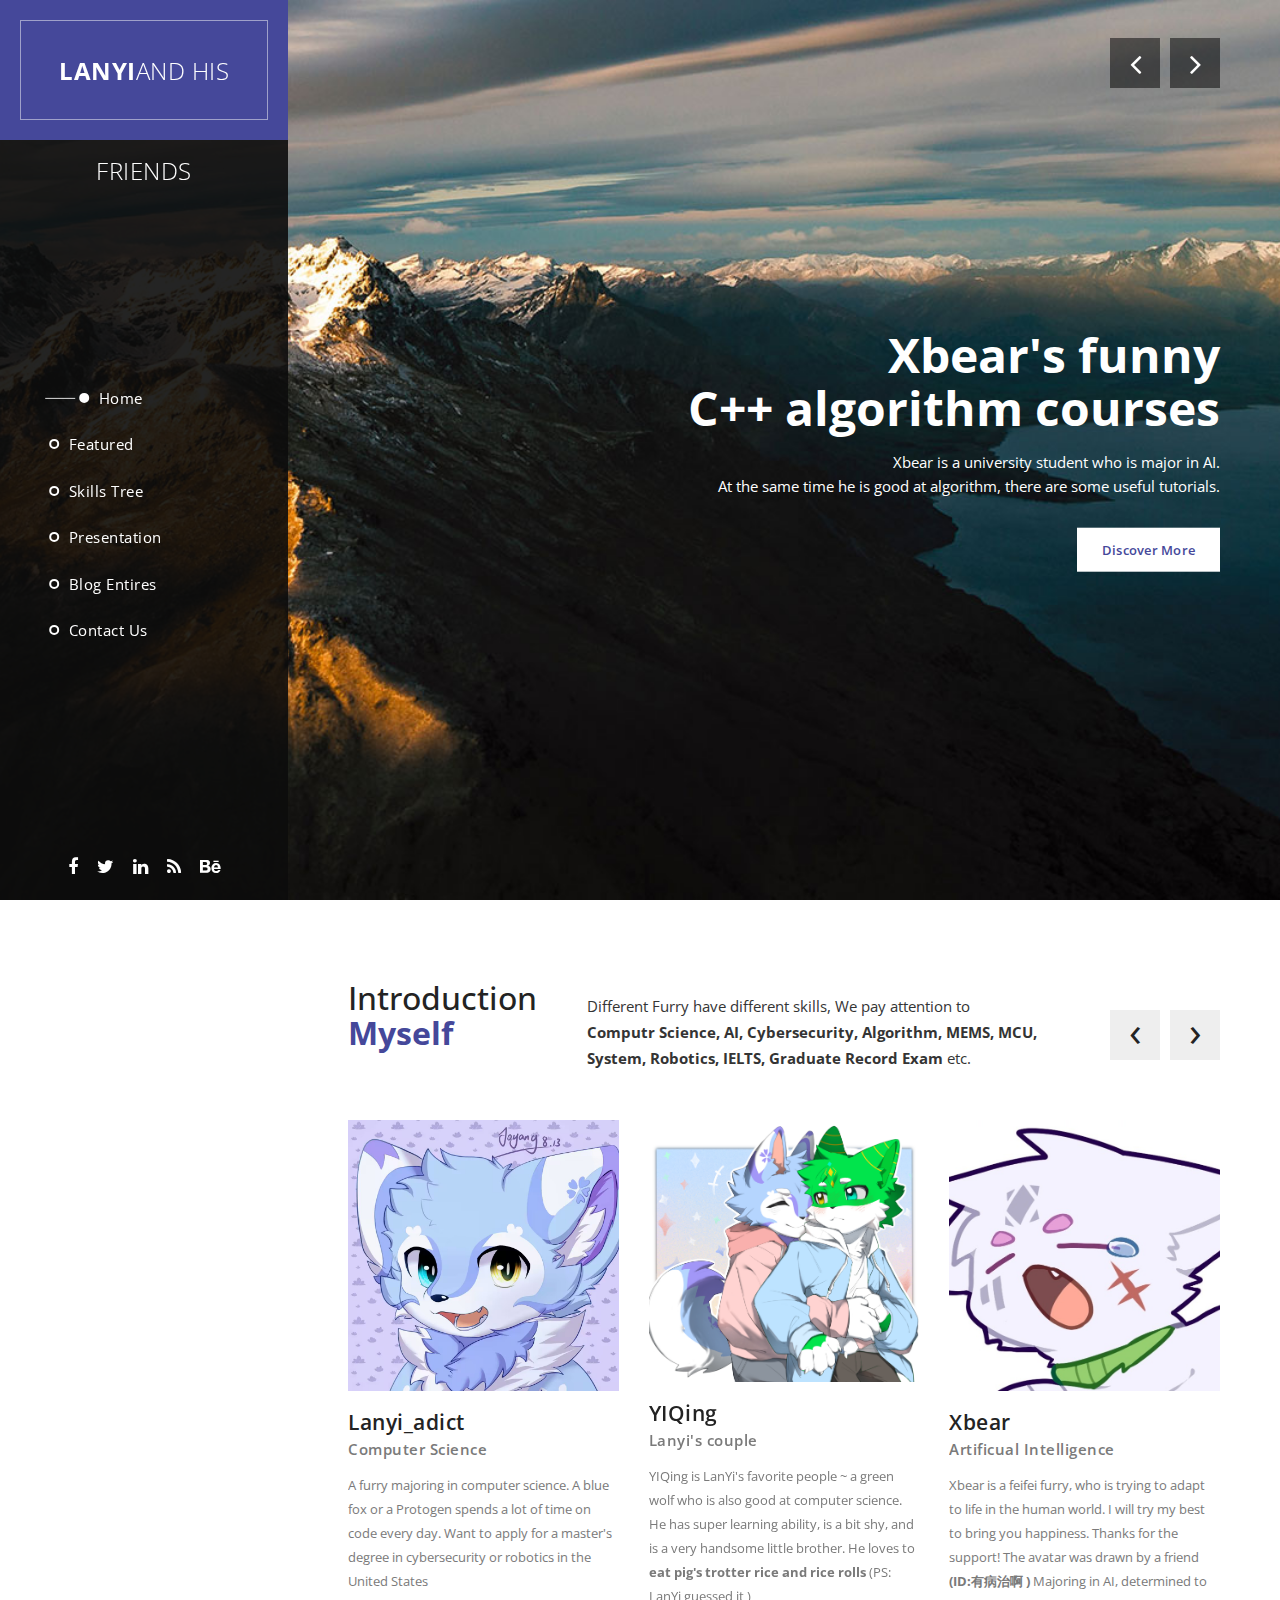
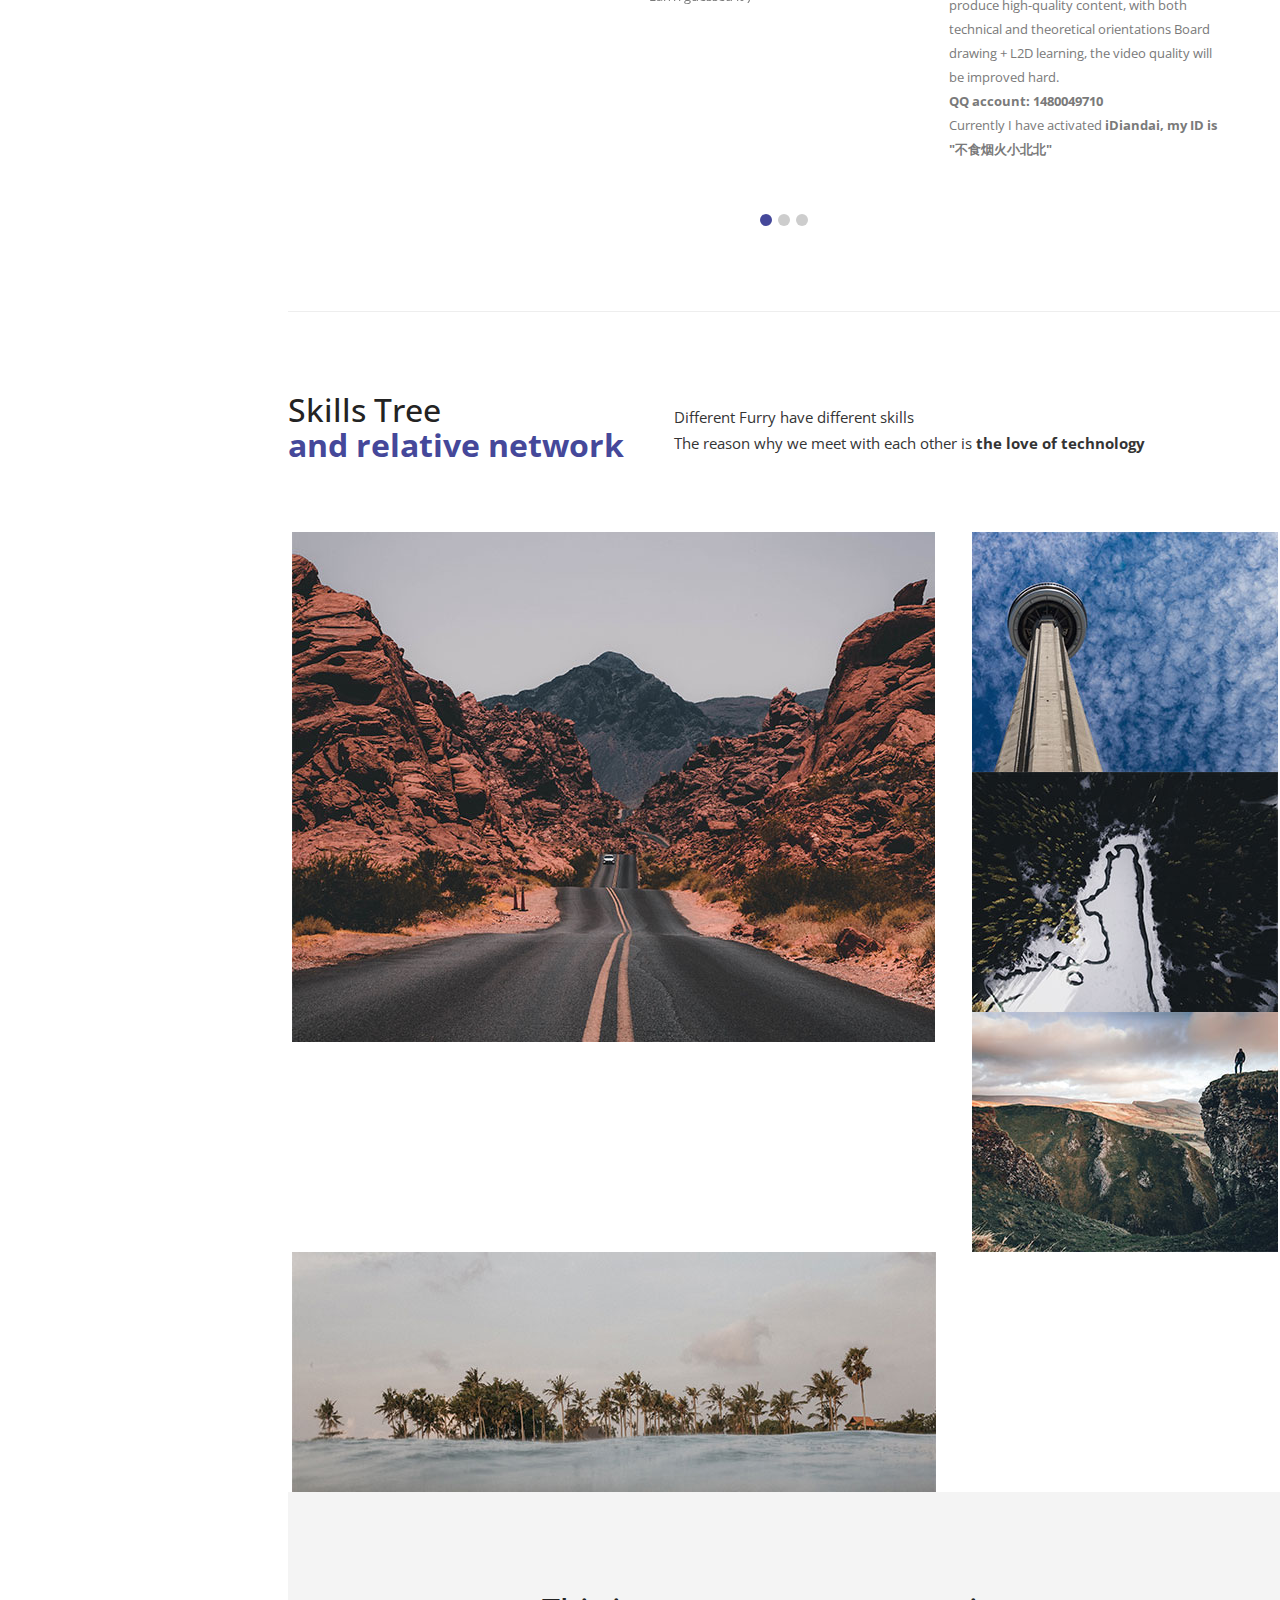
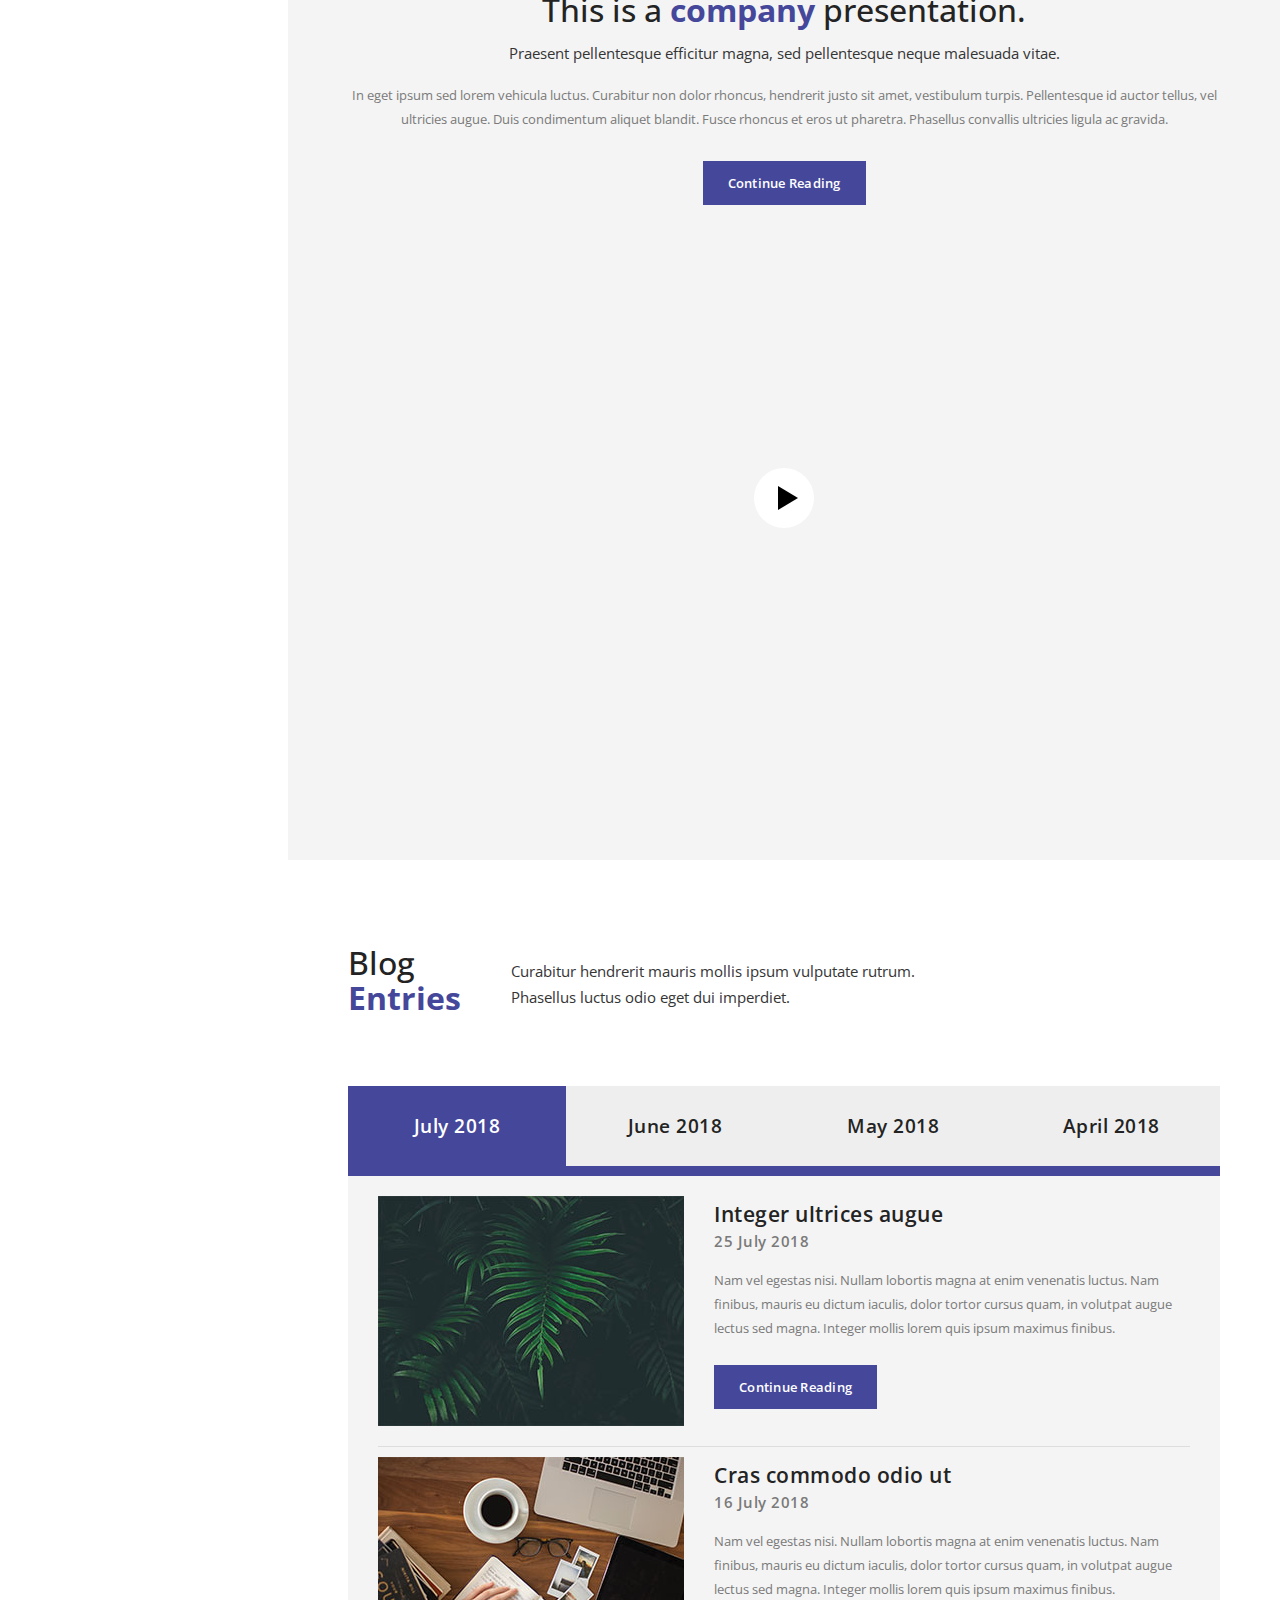
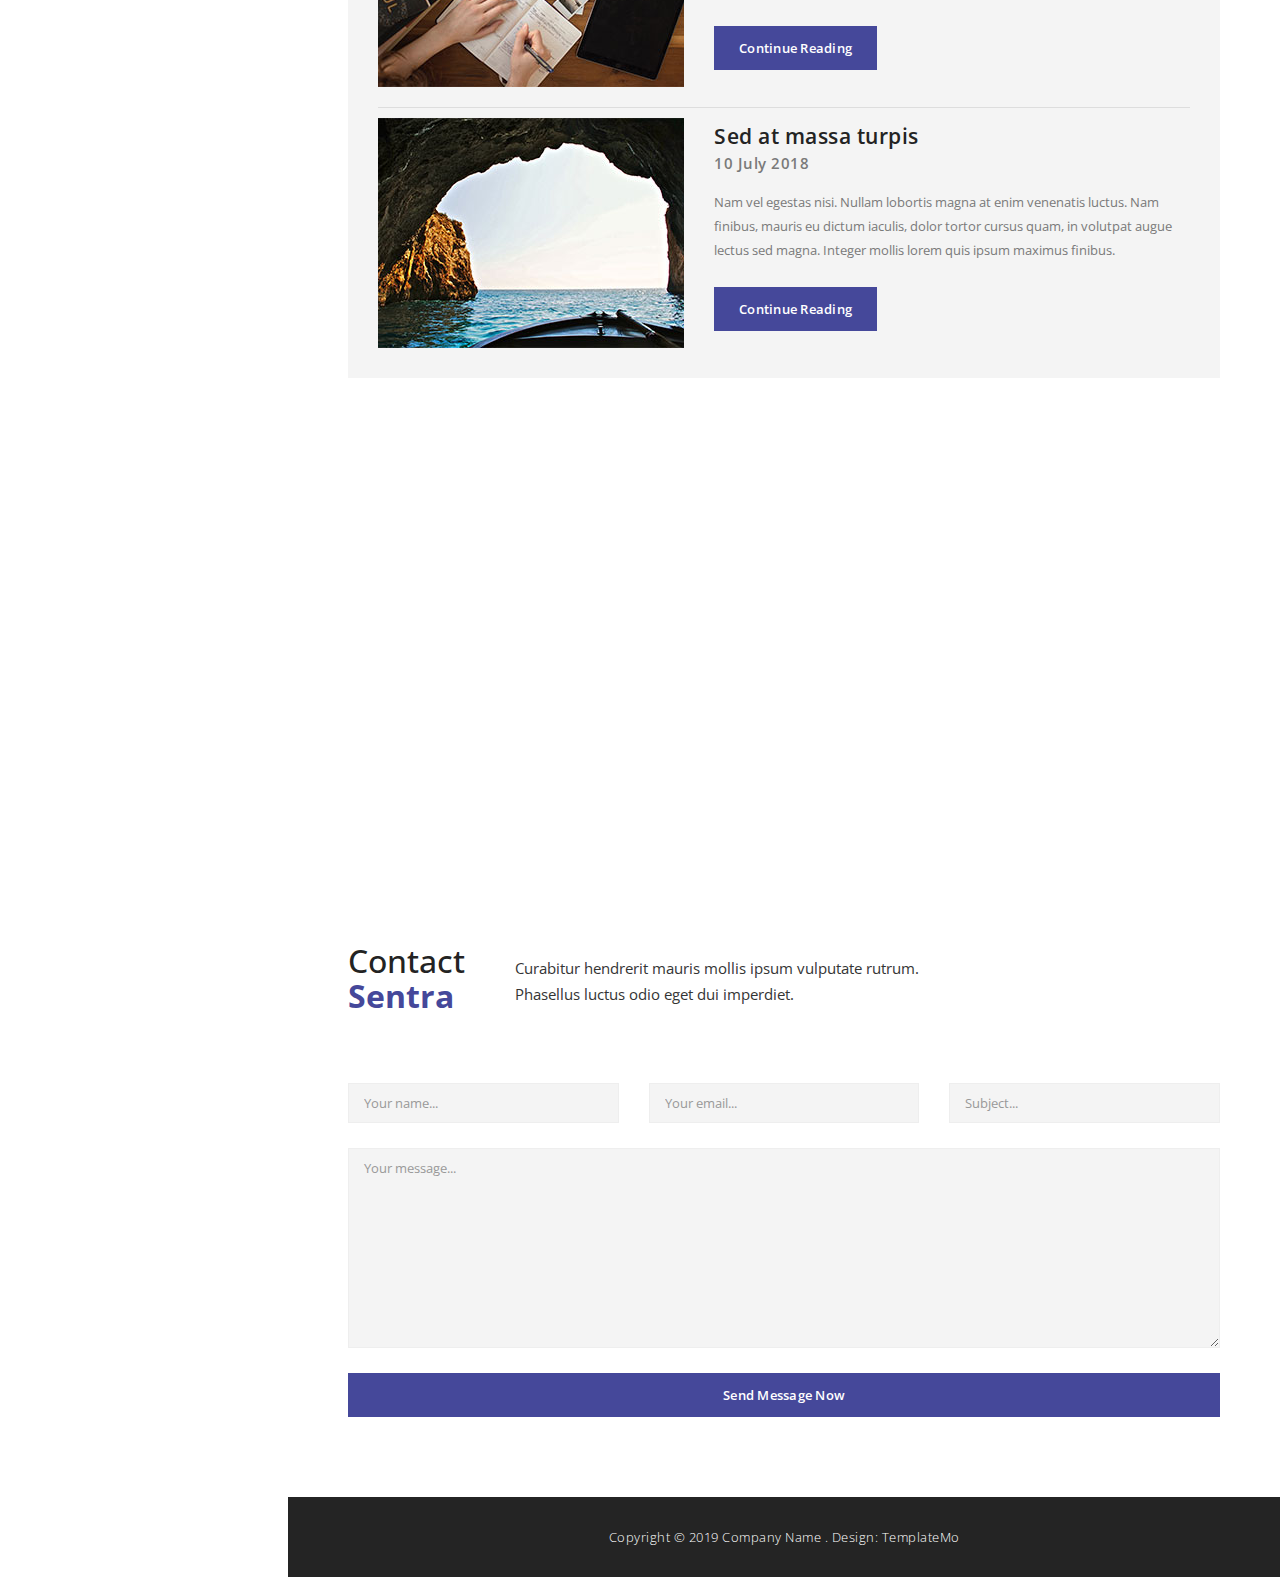
==== commit 17ab67ca: "Update index.html" ====
--- a/index.html
+++ b/index.html
@@ -46,7 +46,7 @@
                     <ul class="nav navbar-nav">
                         <li><a href="#top">Home</a></li>
                         <li><a href="#featured">Featured</a></li>
-                        <li><a href="#projects">Recent Projects</a></li>
+                        <li><a href="#Skill-tree">Skills Tree</a></li>
                         <li><a href="#video">Presentation</a></li>
                         <li><a href="#blog">Blog Entries</a></li>
                         <li><a href="#contact">Contact Us</a></li>
@@ -76,10 +76,10 @@
                         </a>
                     </li>
                     <li>
-                        <a href="#projects">
+                        <a href="#Skill-tree">
                             <span class="rect"></span>
                             <span class="circle"></span>
-                            Recent Work
+                            Skills Tree
                         </a>
                     </li>
                     <li>
@@ -107,7 +107,7 @@
             </nav>
             <ul class="social-icons">
                 <li><a href="#"><i class="fa fa-facebook"></i></a></li>
-                <li><a href="#"><i class="fa fa-twitter"></i></a></li>
+                <li><a href="https://x.com/Lanyi_adict1145"><i class="fa fa-twitter"></i></a></li>
                 <li><a href="#"><i class="fa fa-linkedin"></i></a></li>
                 <li><a href="#"><i class="fa fa-rss"></i></a></li>
                 <li><a href="#"><i class="fa fa-behance"></i></a></li>
@@ -124,7 +124,7 @@
                         <div>
                           <h1>Xbear's funny<br>C++ algorithm courses</h1>
                           <p>Xbear is a university student who is major in AI.<br>
-                          	At the same time he is good at make vedio, he is a famous UP in BiliBili</p>
+                          	At the same time he is good at algorithm, there are some useful tutorials.</p>
                           <div class="white-button button">
                               <a href="#featured">Discover More</a>
                           </div>
@@ -139,9 +139,9 @@
                         <div class="image"></div>
                         <div class="info">
                         <div>
-                          <h1>Please tell <br>your friends</h1>
-                          <p>Support templatemo by sharing a link to your friends.
-							<br>Thank you for helping us.</p>
+                          <h1>Lanyi's <br>20th Birthday</h1>
+                          <p>On July 11th this year, Lanyi ushered in his 20th birthday. 
+							<br>Hoping to live better and better whith his friends.</p>
                           
                           <div class="white-button button">
                               <a href="#featured">Share More</a>
@@ -157,9 +157,8 @@
                         <div class="image"></div>
                         <div class="info">
                         <div>
-                          <h1>Suspendisse suscipit<br>nulla sed</h1>
-                          <p>Vestibulum ante ipsum primis in faucibus orci luctus et ultrices <br>posuere cubilia Curae; Sed at massa turpis.</p>
-                          
+                          <h1>Cybersecurity<br>Lanyi is a big fan of hacker.</h1>
+                          <p>Lnayi wants to be a Cybersecurity PhD in the future, <br>so he takes part in many relevant courses at many famous universities and labouratories. </p>                                                                                                                                                                                                                                                                                                                                                                                                                                                                                                                                                                                                                                                                                                                                                                                                                                                                                                                                                                                                                                                                                                                                                                                                                                                                                                                                           
                           <div class="white-button button">
                               <a href="#featured">Learn More</a>
                           </div>
@@ -185,12 +184,12 @@
                             <div class="image">
                                 <img src="img\Lanyi.jpg" alt="">
                                 <div class="featured-button button">
-                                    <a href="#projects">Learn more</a>
+                                    <a href="#Skill-tree">Learn more</a>
                                 </div>
                             </div>
                             <div class="text-content">
                                 <h4>Lanyi_adict</h4>
-                                <span>Computer Science in SXIT</span>
+                                <span>Computer Science</span>
                                 <p>A furry majoring in computer science. A blue fox or a Protogen spends a lot of time on code every day. Want to apply for a master's degree in cybersecurity or robotics in the United States</p>
                             </div>
                         </div>
@@ -198,7 +197,7 @@
                             <div class="image">
                                 <img src="img/YIQing&Lanyi.png" alt="">
                                 <div class="featured-button button">
-                                    <a href="#projects">Continue Reading</a>
+                                    <a href="#Skill-tree">Continue Reading</a>
                                 </div>
                             </div>
                             <div class="text-content">
@@ -211,12 +210,12 @@
                             <div class="image">
                                 <img src="img/Xbear.jpg" alt="">
                                 <div class="featured-button button">
-                                    <a href="#projects">Continue Reading</a>
+                                    <a href="#Skill-tree">Continue Reading</a>
                                 </div>
                             </div>
                             <div class="text-content">
                                 <h4>Xbear</h4>
-                                <span>AI Engineer</span>
+                                <span>Artificual Intelligence</span>
                                 <p>Xbear is a feifei furry, who is trying to adapt to life in the human world. I will try my best to bring you happiness. Thanks for the support!
                                     The avatar was drawn by a friend <b>(ID:有病治啊 )</b>
                                     Majoring in AI, determined to produce high-quality content, with both technical and theoretical orientations
@@ -229,7 +228,7 @@
                             <div class="image">
                                 <img src="img/BearLeLe.jpg" alt="">
                                 <div class="featured-button button">
-                                    <a href="#projects">Continue Reading</a>
+                                    <a href="#Skill-tree">Continue Reading</a>
                                 </div>
                             </div>
                             <div class="text-content">
@@ -242,7 +241,7 @@
                             <div class="image">
                                 <img src="img/Joyang&xKwin.png" alt="">
                                 <div class="featured-button button">
-                                    <a href="#projects">Continue Reading</a>
+                                    <a href="#Skill-tree">Continue Reading</a>
                                 </div>
                             </div>
                             <div class="text-content">
@@ -257,7 +256,7 @@
                             <div class="image">
                                 <img src="img/featured_3.jpg" alt="">
                                 <div class="featured-button button">
-                                    <a href="#projects">Continue Reading</a>
+                                    <a href="#Sklii-tree">Continue Reading</a>
                                 </div>
                             </div>
                             <div class="text-content">
@@ -270,7 +269,7 @@
                             <div class="image">
                                 <img src="img/featured_2.jpg" alt="">
                                 <div class="featured-button button">
-                                    <a href="#projects">Continue Reading</a>
+                                    <a href="#Sklii-tree">Continue Reading</a>
                                 </div>
                             </div>
                             <div class="text-content">
@@ -283,7 +282,7 @@
                             <div class="image">
                                 <img src="img/featured_1.jpg" alt="">
                                 <div class="featured-button button">
-                                    <a href="#projects">Continue Reading</a>
+                                    <a href="#Skill-tree">Continue Reading</a>
                                 </div>
                             </div>
                             <div class="text-content">
@@ -296,7 +295,7 @@
                             <div class="image">
                                 <img src="img/featured_3.jpg" alt="">
                                 <div class="featured-button button">
-                                    <a href="#projects">Continue Reading</a>
+                                    <a href="#Skill-tree">Continue Reading</a>
                                 </div>
                             </div>
                             <div class="text-content">
@@ -308,11 +307,11 @@
                     </div>
                 </div>
             </section>
-            <section id="projects" class="content-section">
+            <section id="Skill-tree" class="content-section">
                 <div class="section-heading">
-                    <h1>Recent<br><em>Projects</em></h1>
-                    <p>Praesent pellentesque efficitur magna, 
-                    <br>sed pellentesque neque malesuada vitae.</p>
+                    <h1>Skills Tree <br><em>and relative network</em></h1>
+                    <p>Different Furry have different skills
+                    <br>The reason why we meet with each other is <b>the love of technology</b></p>
                 </div>
                 <div class="section-content">
                     <div class="masonry">
@@ -687,4 +686,8 @@
     <script src="http://ajax.googleapis.com/ajax/libs/jquery/1.10.2/jquery.min.js" type="text/javascript"></script>
 
 </body>
-</html>+</html>
+    <script src="http://ajax.googleapis.com/ajax/libs/jquery/1.10.2/jquery.min.js" type="text/javascript"></script>
+
+</body>
+</html>
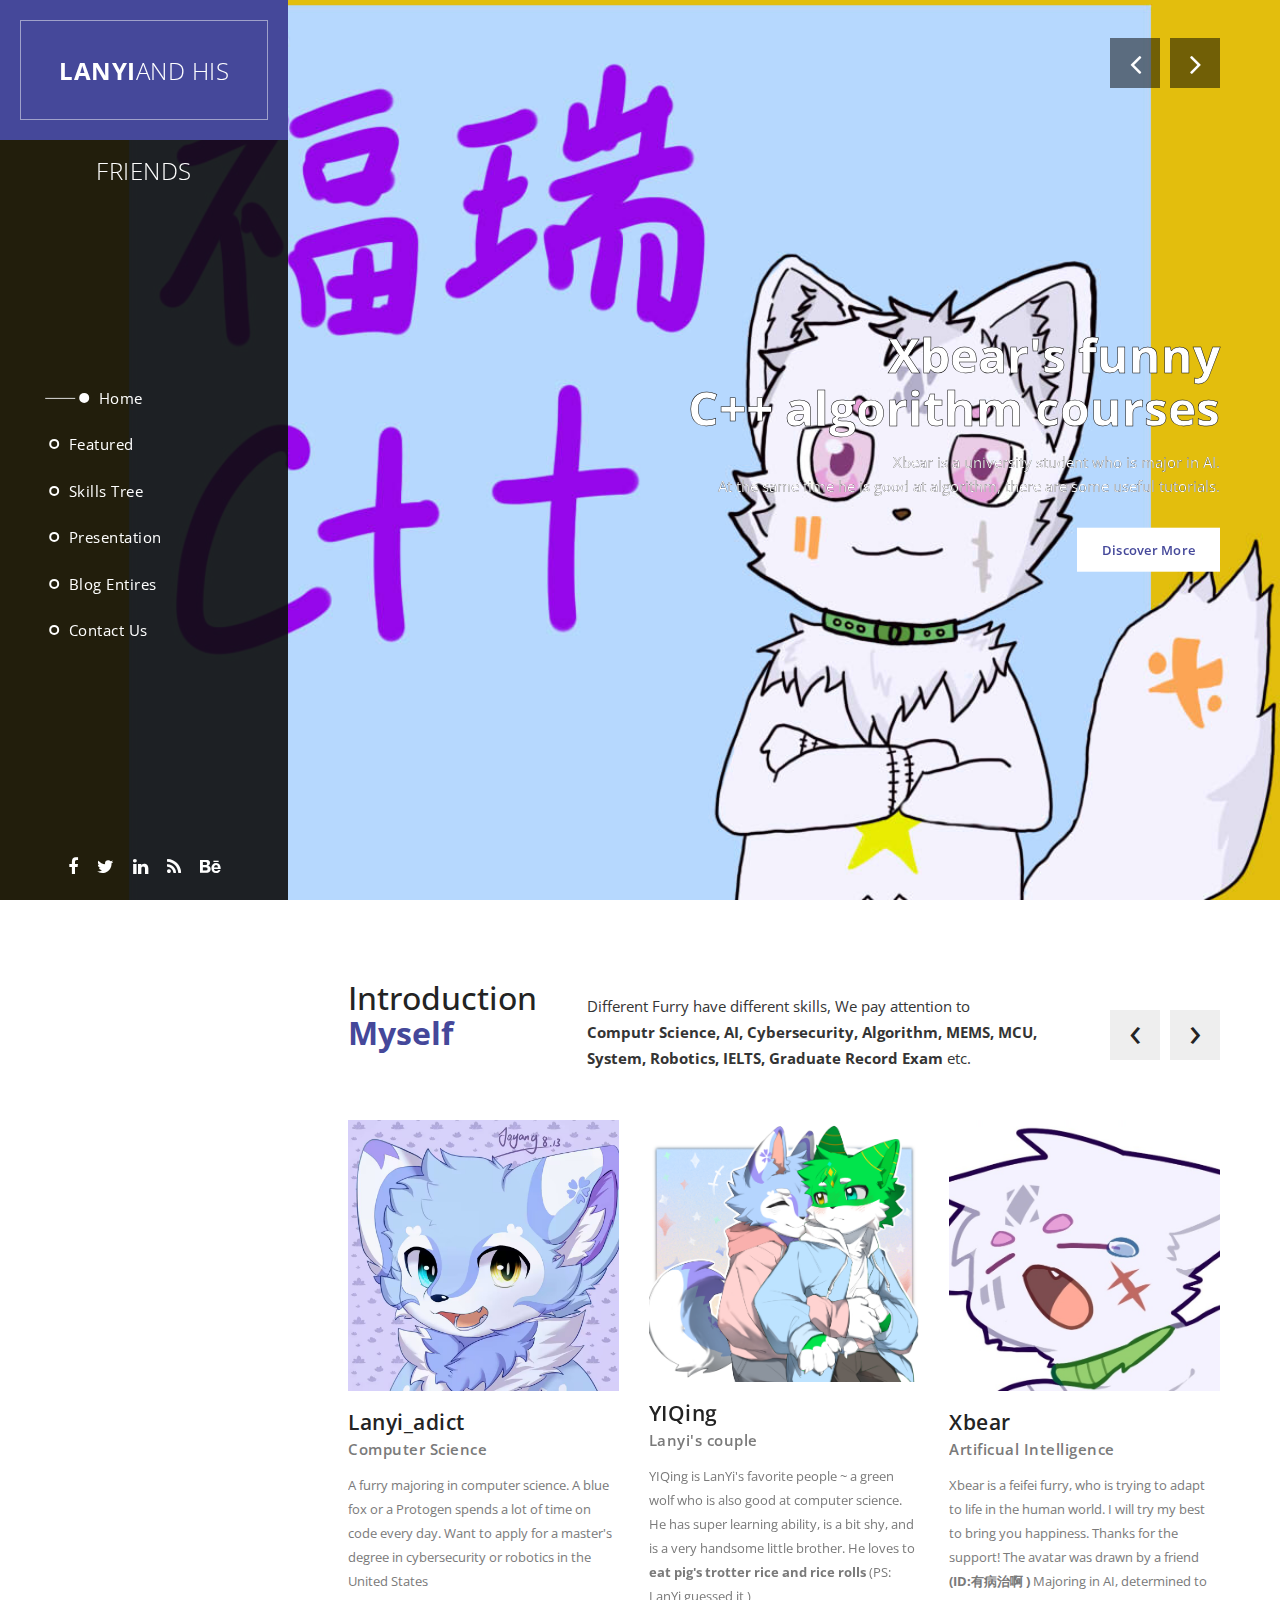
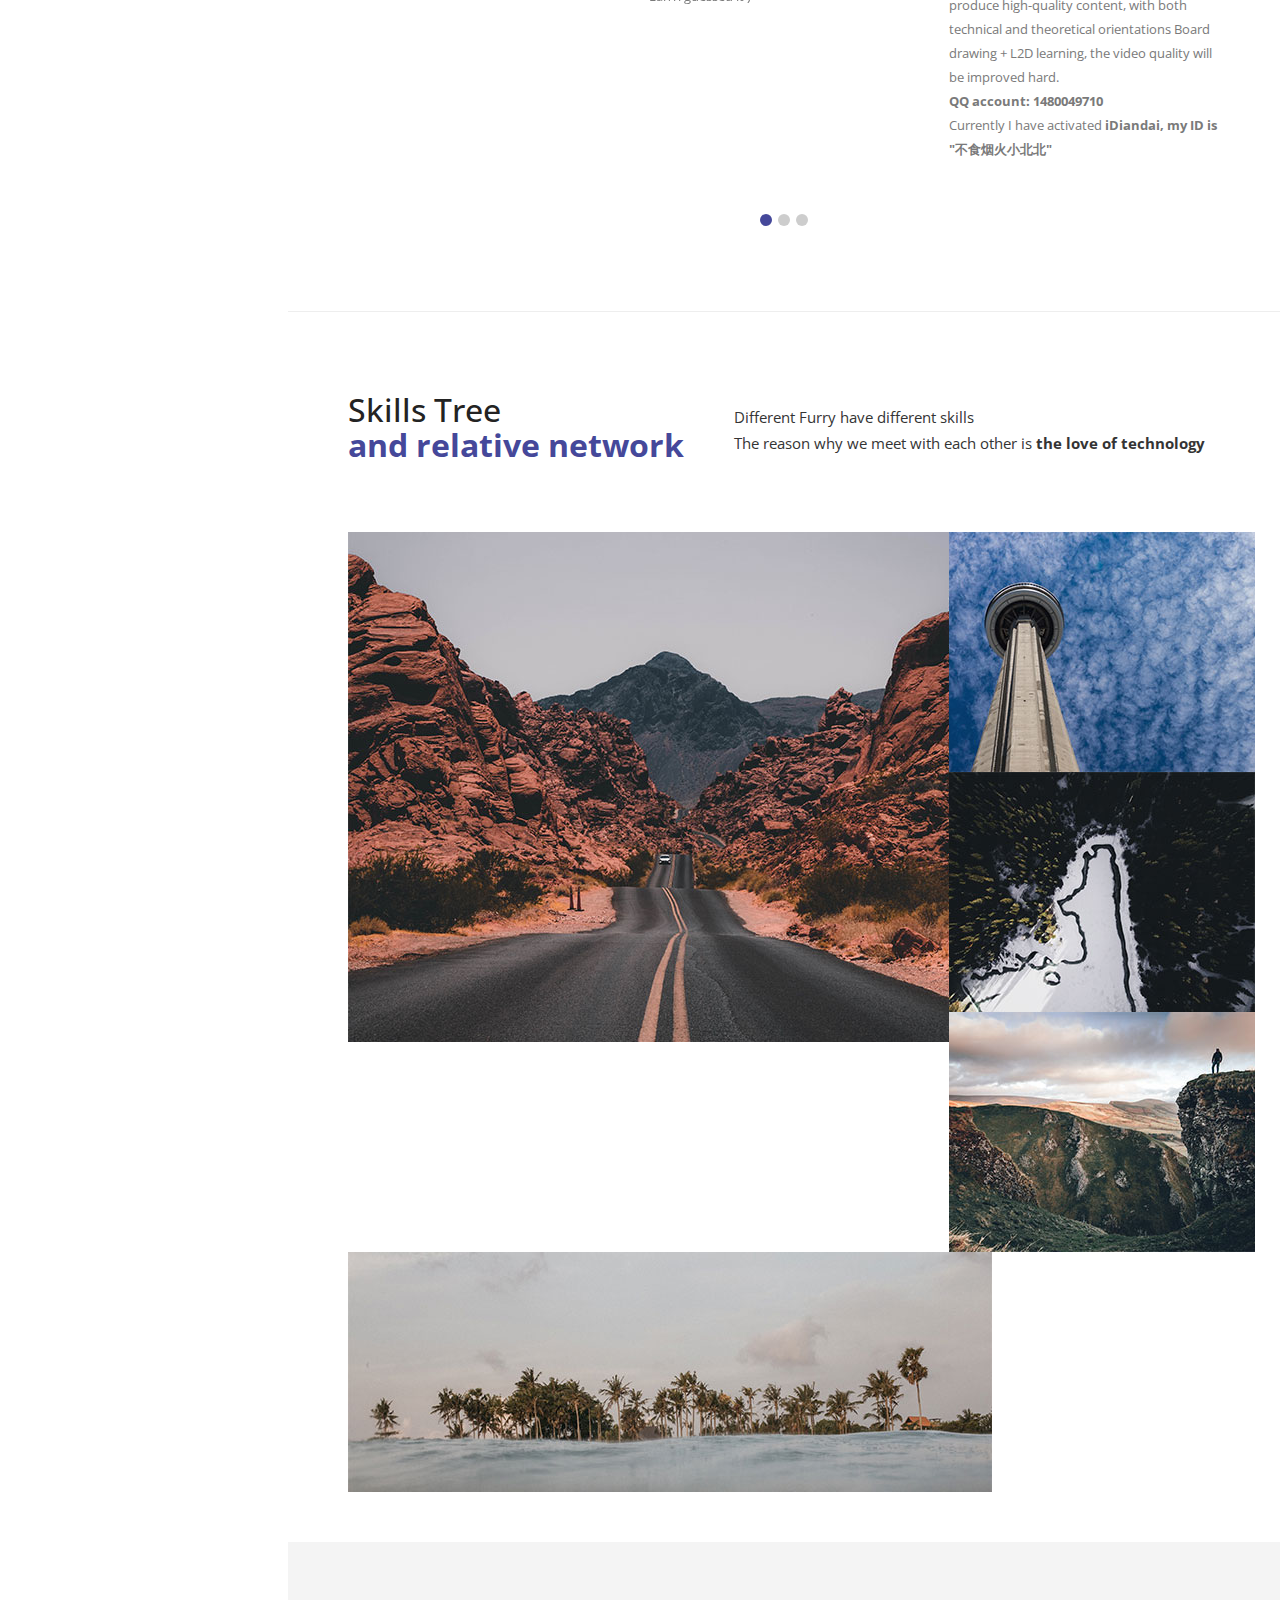
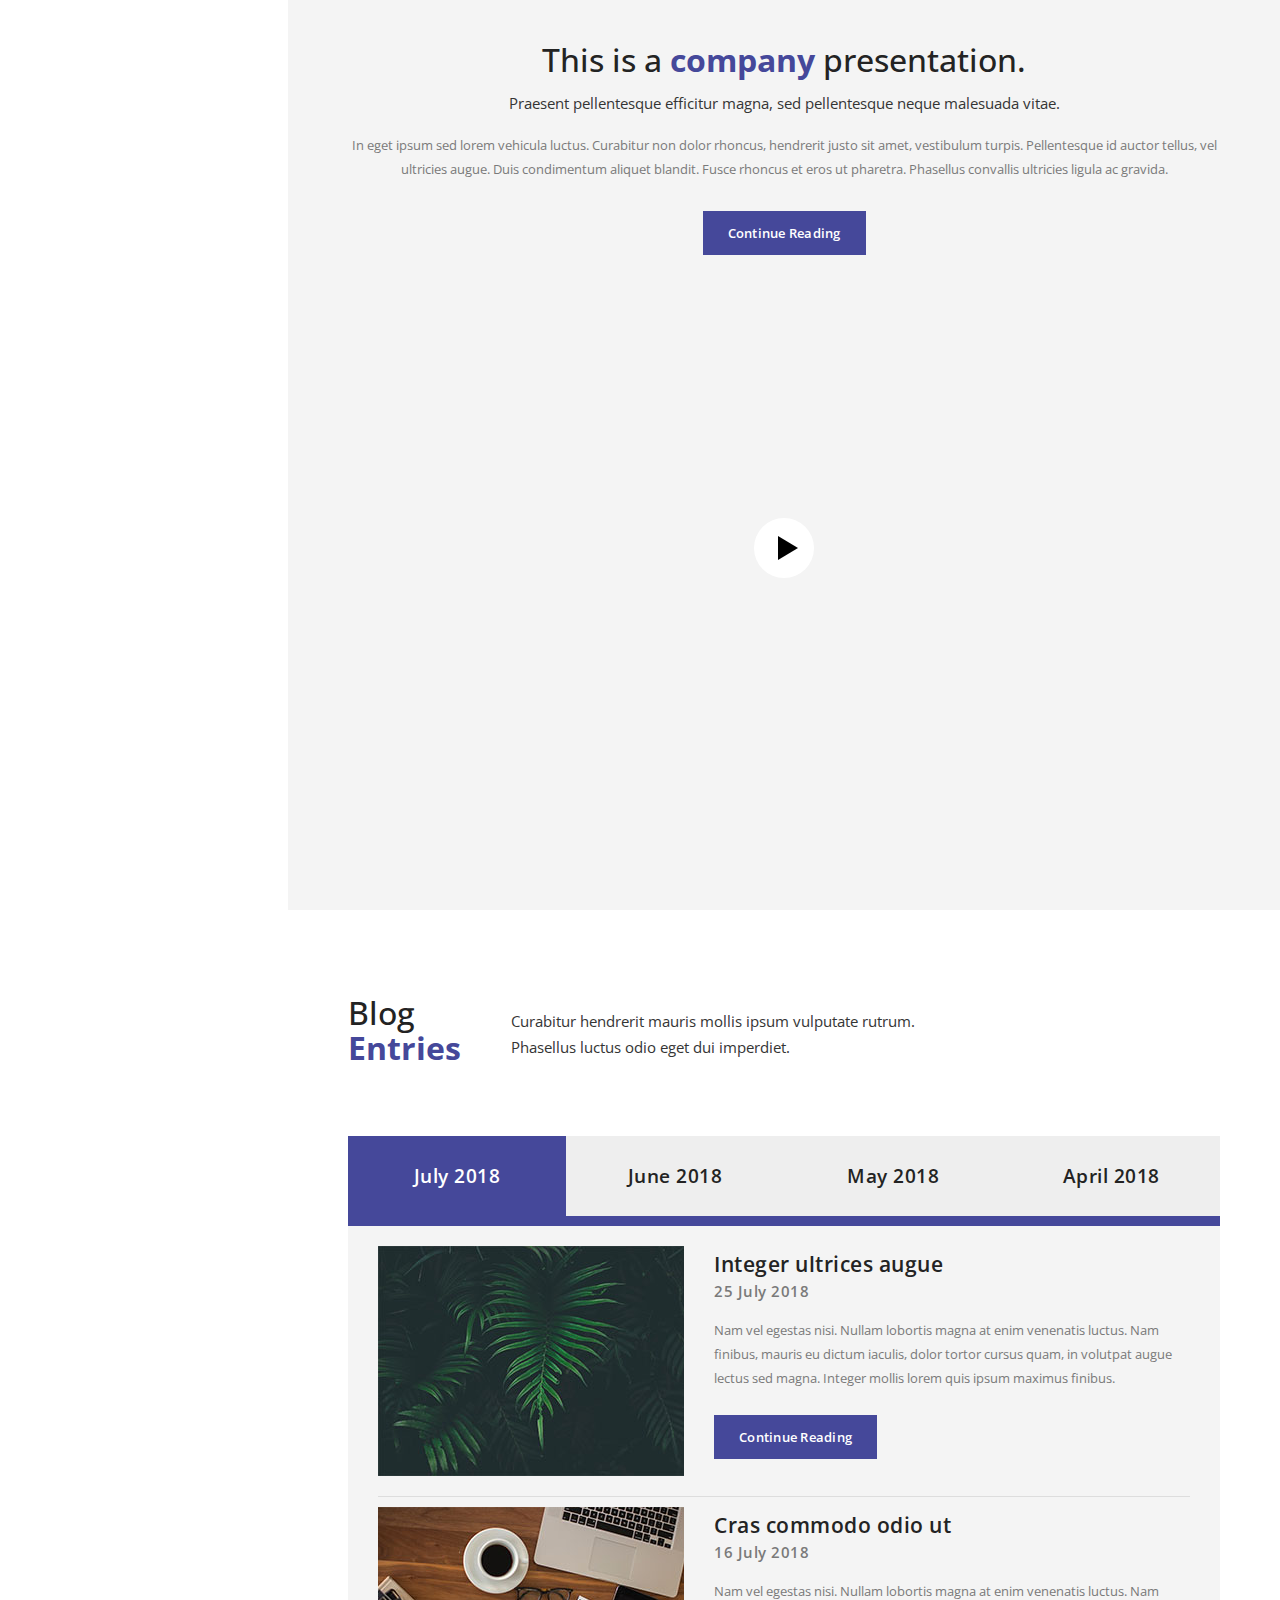
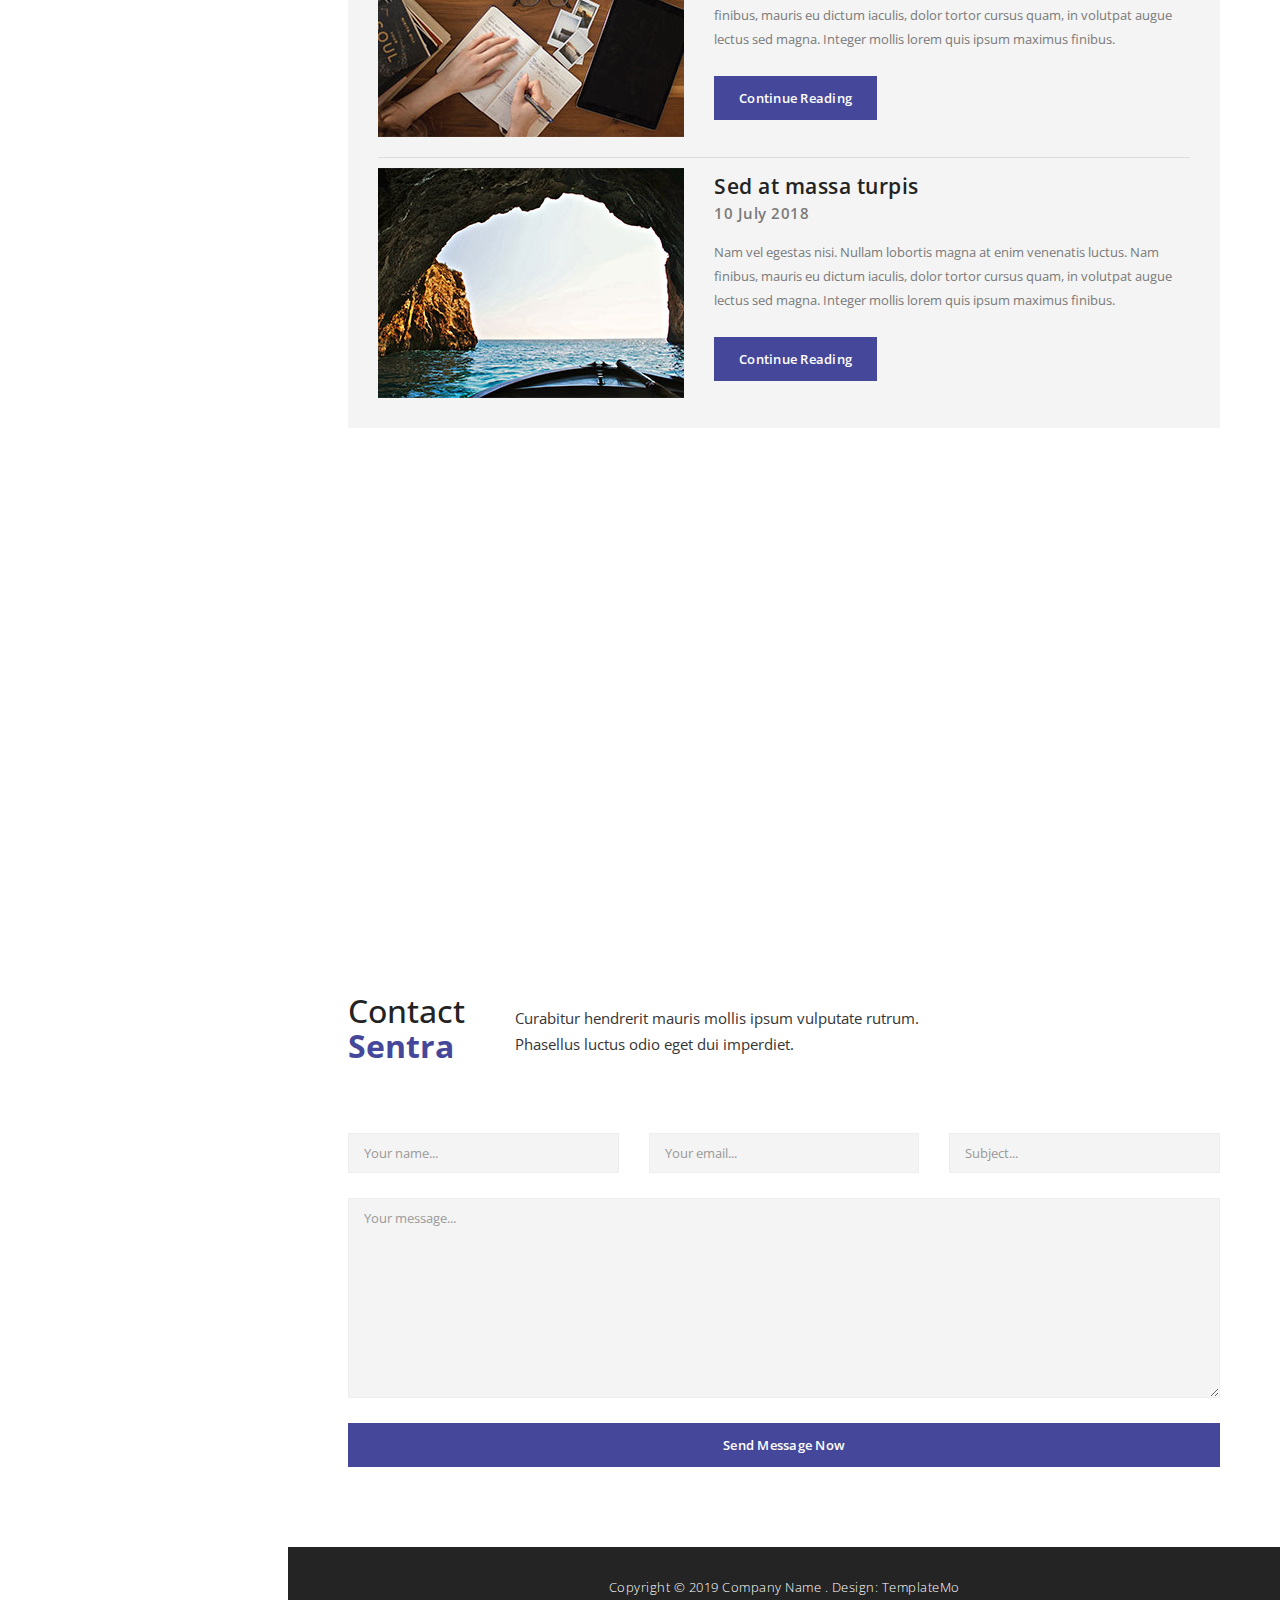
==== commit ea74f573: "Update index.html" ====
--- a/index.html
+++ b/index.html
@@ -254,28 +254,29 @@
                         </div>
                         <div class="item">
                             <div class="image">
-                                <img src="img/featured_3.jpg" alt="">
+                                <img src="img/xuanyun.png" alt="">
                                 <div class="featured-button button">
                                     <a href="#Sklii-tree">Continue Reading</a>
                                 </div>
                             </div>
                             <div class="text-content">
-                                <h4>Sed at massa turpis</h4>
-                                <span>Curabitur</span>
-                                <p>#6 Vestibulum tincidunt ornare ligula vel molestie. Curabitur hendrerit mauris mollis ipsum vulputate rutrum. Phasellus luctus odio eget dui imperdiet.</p>
-                            </div>
-                        </div>
-                        <div class="item">
-                            <div class="image">
-                                <img src="img/featured_2.jpg" alt="">
+                                <h4>Xuanyun</h4>
+                                <span>Computer Science</span>
+                                <p>Xuanyun is a blue and white furry wolf who is major in Computer Science at university. Xuanyun is interested in<b> technology</b> and <b> related to programming and digital media</b>.</p>
+                            </div>
+                        </div>
+                        <div class="item">
+                            <div class="image">
+                                <img src="img/Foxi.png" alt="">
                                 <div class="featured-button button">
                                     <a href="#Sklii-tree">Continue Reading</a>
                                 </div>
                             </div>
                             <div class="text-content">
-                                <h4>Aliquam mollis lacus</h4>
-                                <span>Suspendisse</span>
-                                <p>#7 Suspendisse suscipit nulla sed nisl fermentum, auctor suscipit nunc rhoncus. Proin faucibus metus diam, nec hendrerit purus pharetra in.</p>
+                                <h4>Foxi</h4>
+                                <span>Applied Statistics</span>
+                                <p>This is Foxi! I am a good friend of LanYi! I am a college student at Anhui University, studying applied statistics. I like playing<b> maimai</b> and <b>cute things!</b> I am currently working hard to build a strong body and enrich my experience!
+                                    <b>QQ Account: 2959425423</b></p>
                             </div>
                         </div>
                         <div class="item">
@@ -687,7 +688,3 @@
 
 </body>
 </html>
-    <script src="http://ajax.googleapis.com/ajax/libs/jquery/1.10.2/jquery.min.js" type="text/javascript"></script>
-
-</body>
-</html>
--- a/css/templatemo-style.css
+++ b/css/templatemo-style.css
@@ -349,13 +349,15 @@
   margin-top: 0px;
   margin-bottom: 15px;
   font-size: 48px;
-  color: #fff;
+  color: #ffffff;
+  -webkit-text-stroke: 0.5px #000;
   font-weight: 700;
 }
 
 .Modern-Slider .info p {
   font-size: 15px;
   color: #fff;
+  -webkit-text-stroke: 0.2px #000;
 }
 
 .Modern-Slider .info .white-button {
@@ -593,15 +595,15 @@
 
 
 
-/* Projects Style */
-
-#projects {
+/* Skill Tree style */
+
+#Skill-tree {
   padding-left: 60px;
   padding-right: 60px;
   padding-bottom: 50px;
 }
 
-#projects .masonry {
+#projectss .masonry {
   position: relative;
   width: 100%;
 }
@@ -1073,4 +1075,4 @@
     padding-right: 15px;
   }
 
-}+}
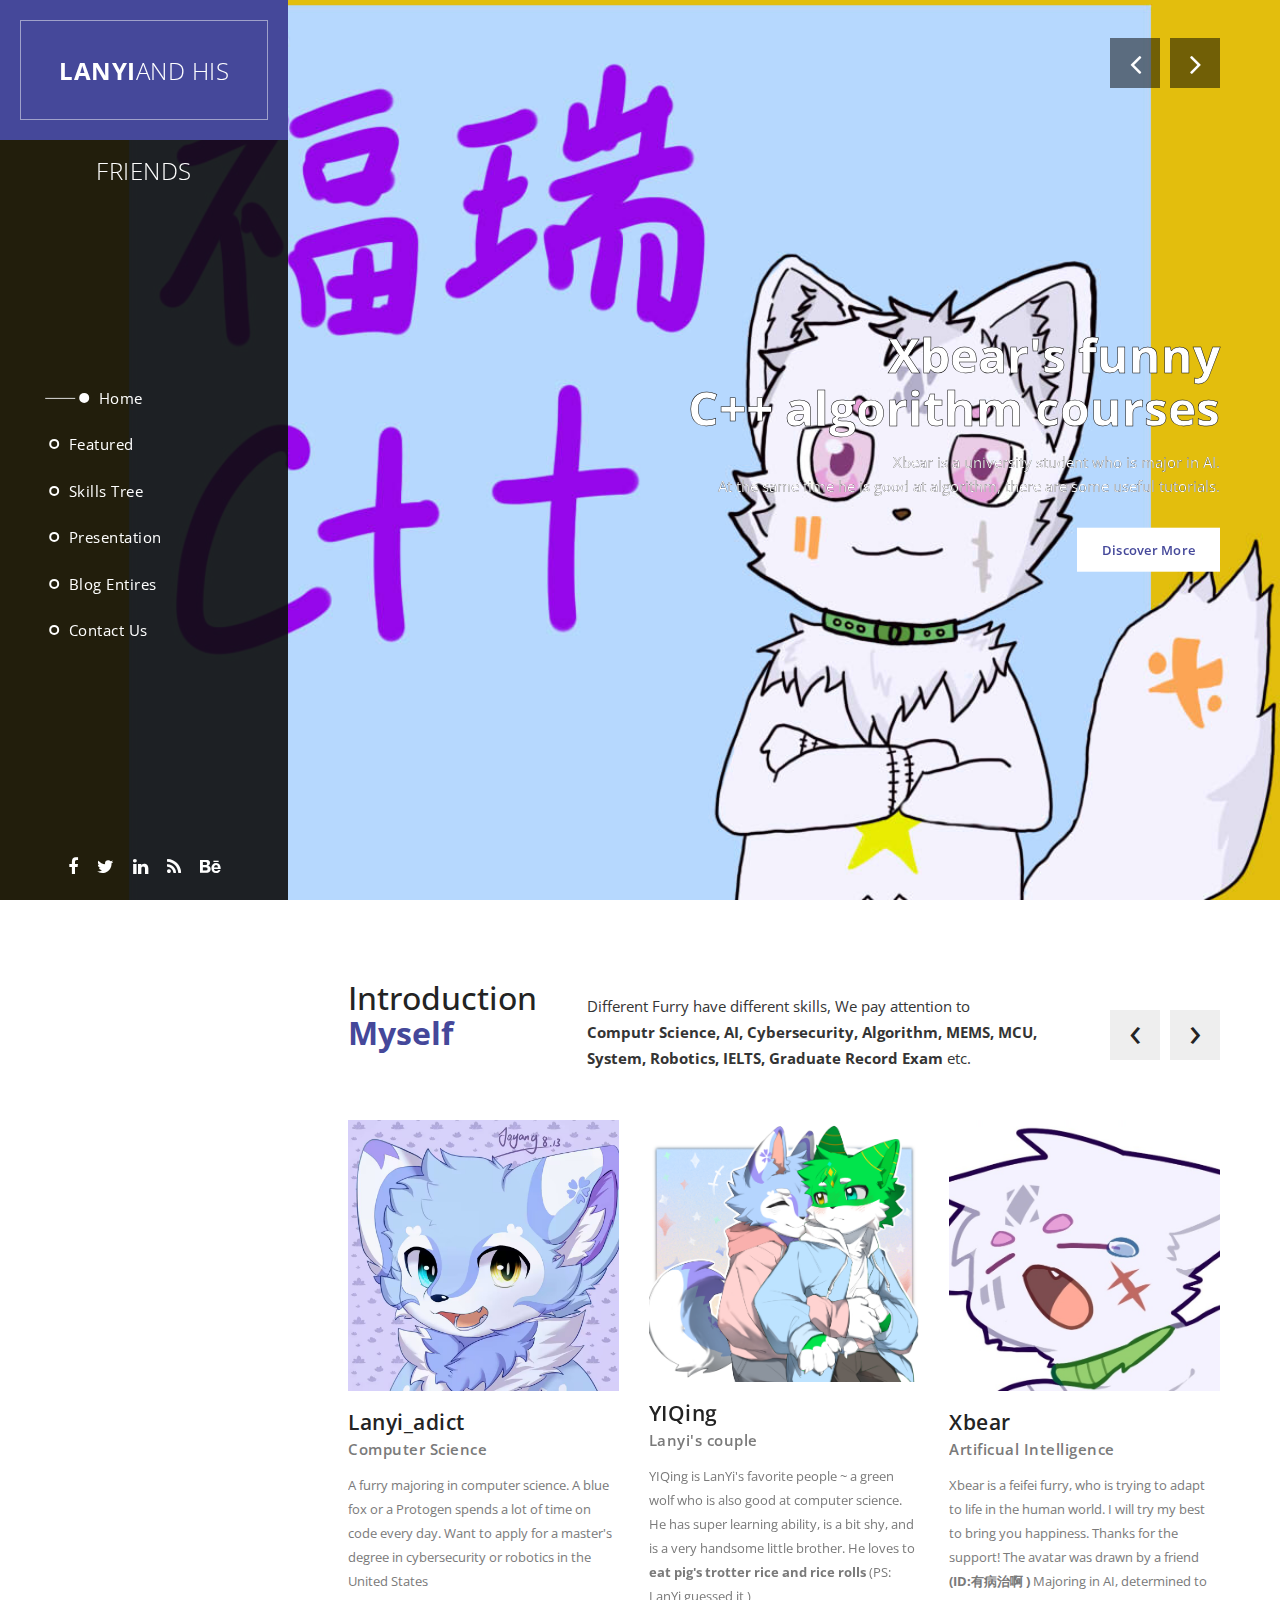
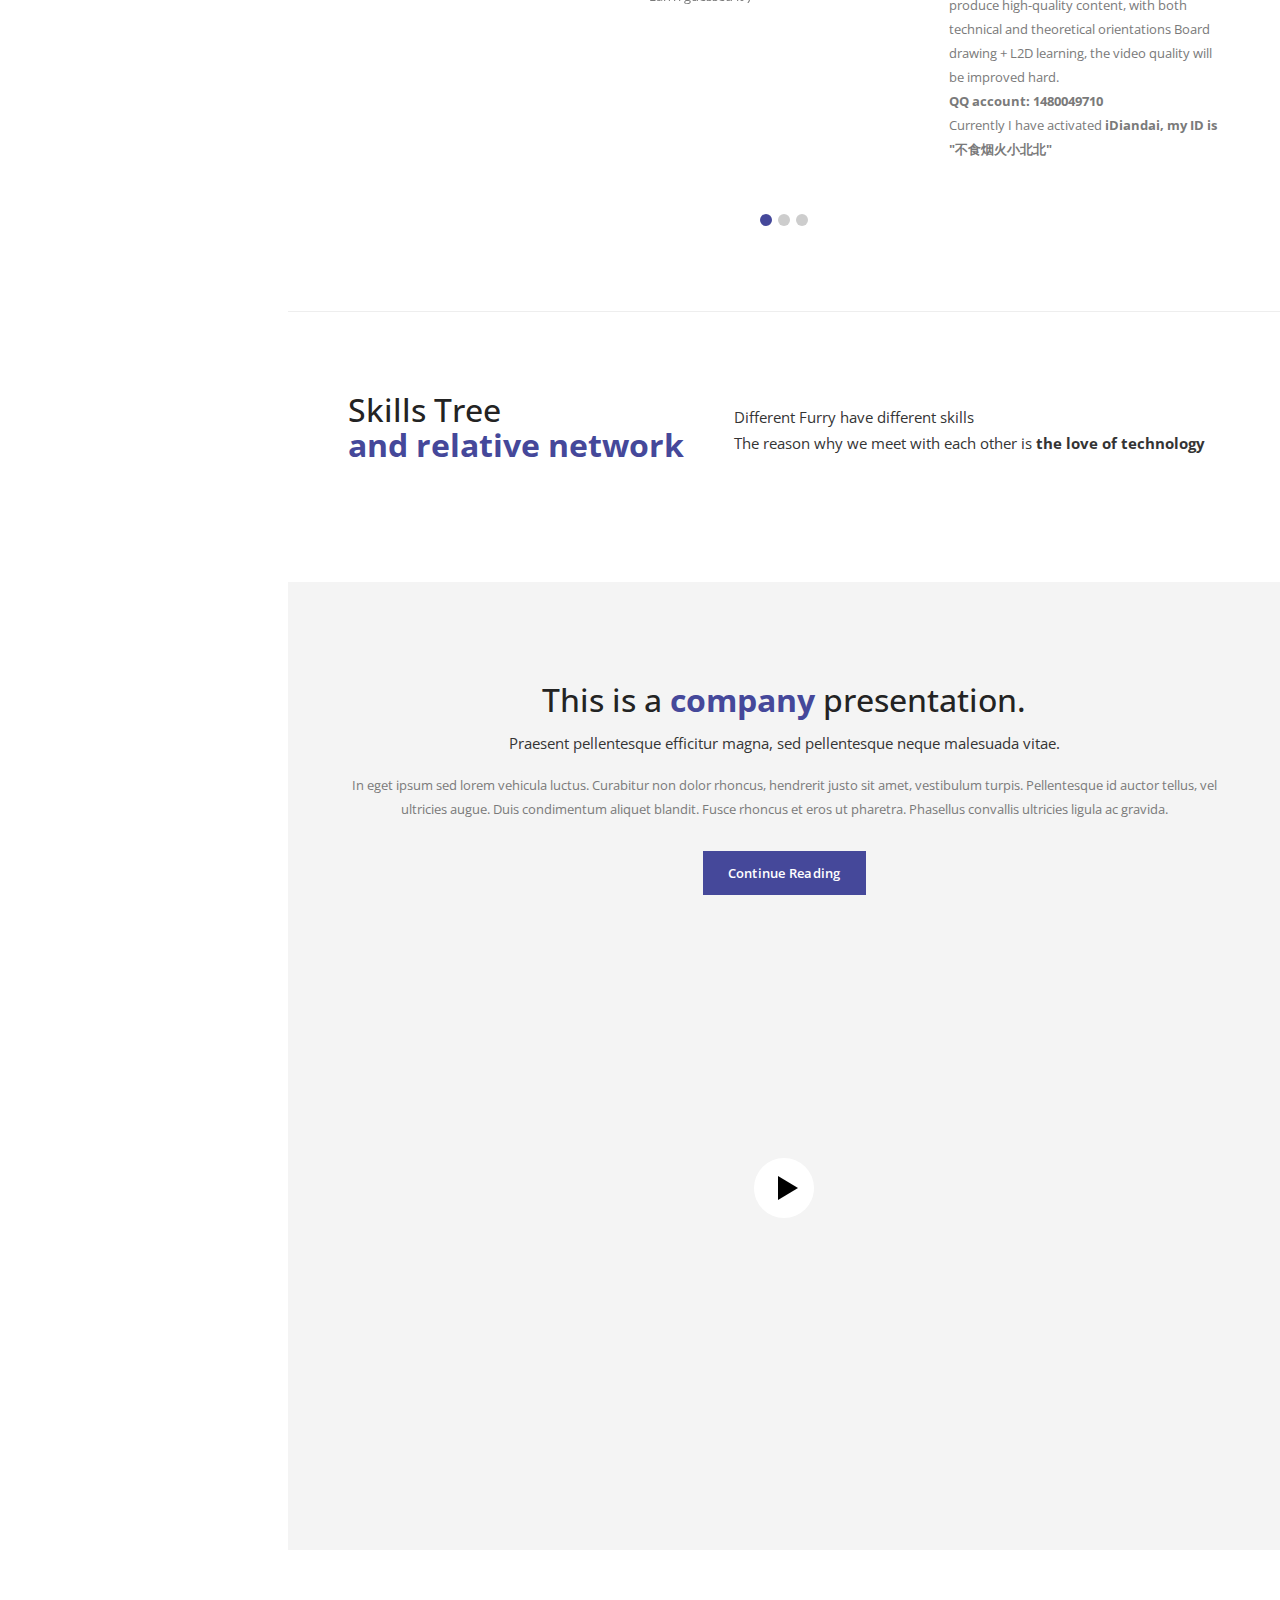
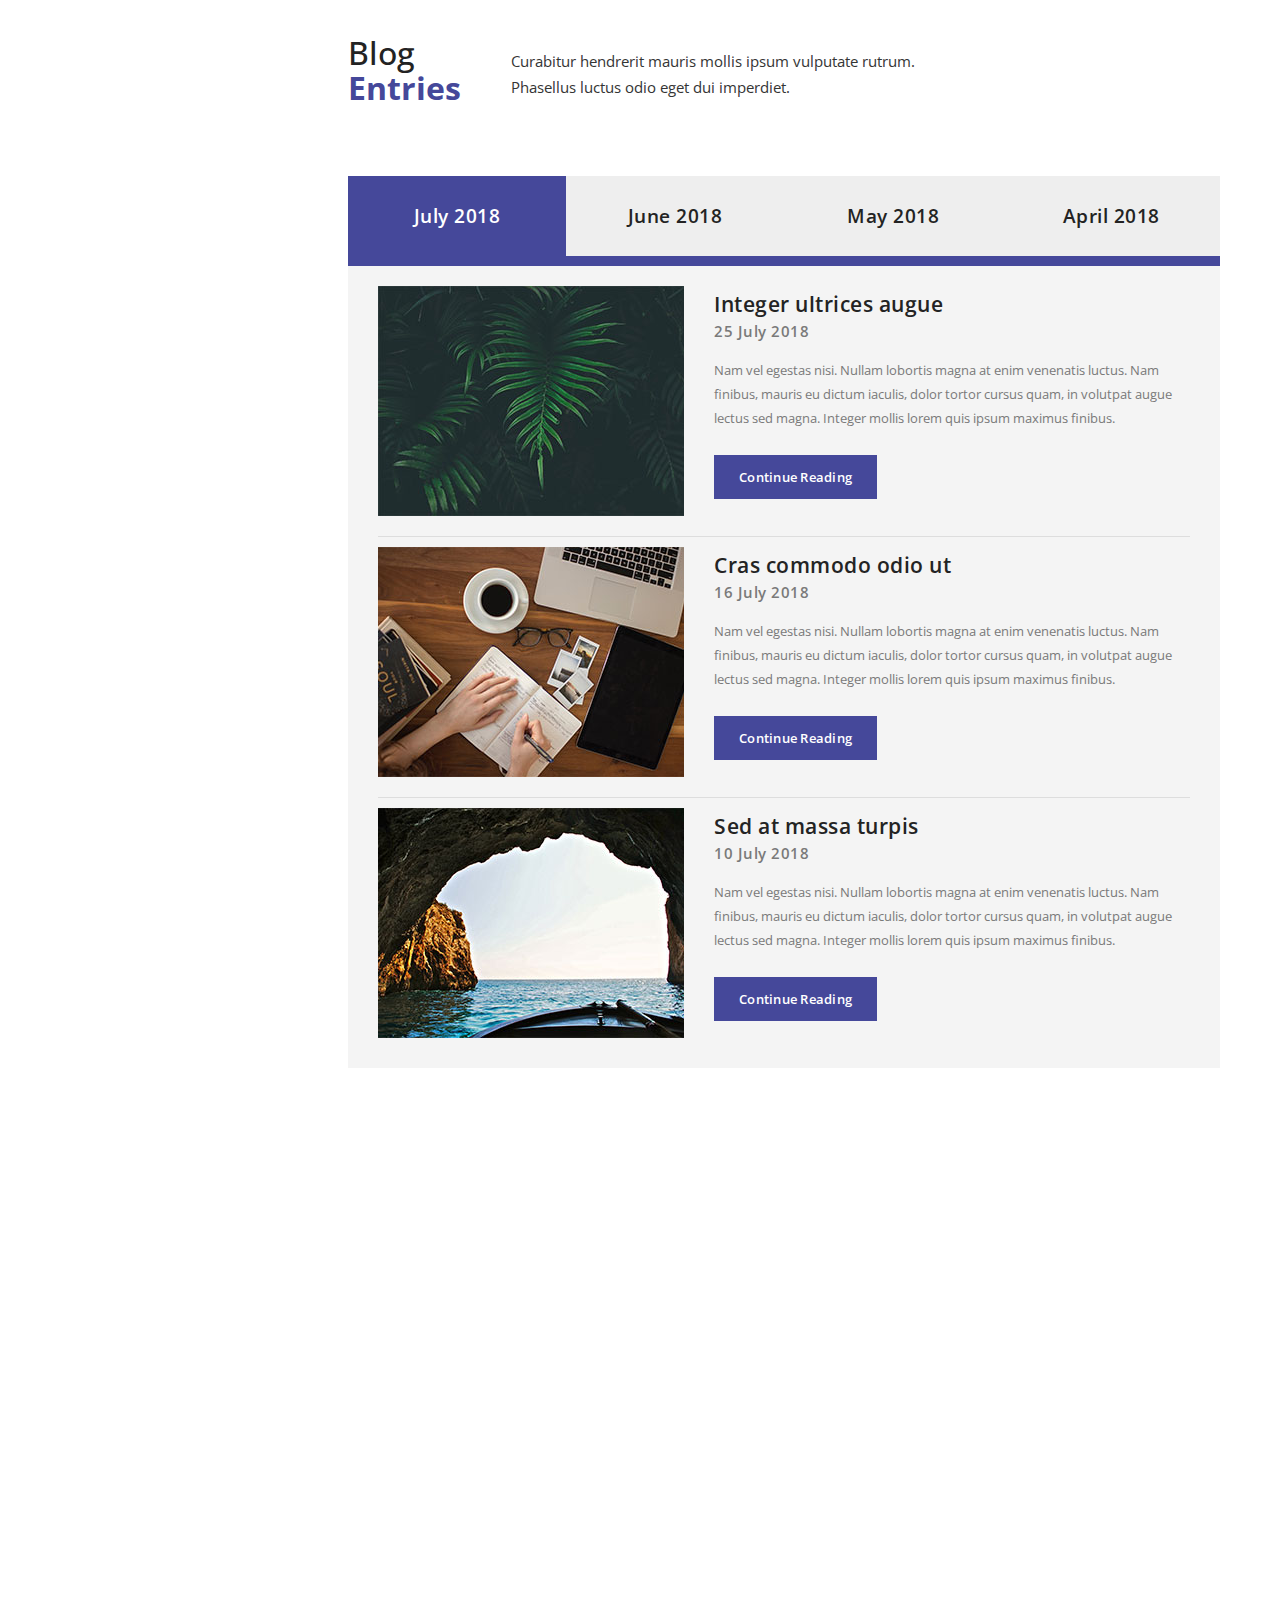
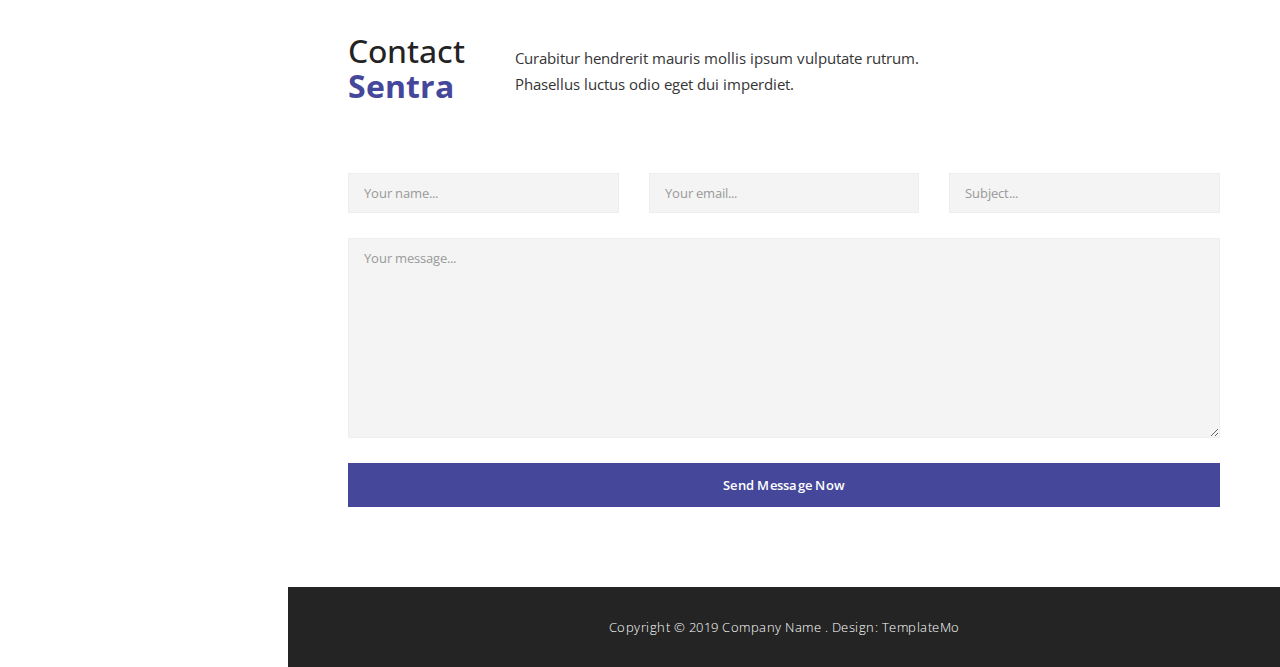
==== commit 33be54d2: "Add files via upload" ====
--- a/index.html
+++ b/index.html
@@ -5,14 +5,6 @@
         <meta charset="utf-8">
         <meta http-equiv="X-UA-Compatible" content="IE=edge,chrome=1">
         <title>Lanyi_adict and his friends</title>
-        
-<!-- 
-
-Sentra Template
-
-https://templatemo.com/tm-518-sentra
-
--->
         <meta name="description" content="">
         <meta name="viewport" content="width=device-width, initial-scale=1">
         <link rel="apple-touch-icon" href="apple-touch-icon.png">
@@ -27,6 +19,26 @@
         <link href="https://fonts.googleapis.com/css?family=Open+Sans:300,400,600,700,800" rel="stylesheet">
 
         <script src="js/vendor/modernizr-2.8.3-respond-1.4.2.min.js"></script>
+
+        <style>
+            #divid {
+                cursor: pointer;
+            }
+     
+            .tooltip {
+                font-family: SimHei;
+                font-size: 12px;
+                position: fixed;
+                background: #fff;
+                color: #000;
+                padding: 5px 10px;
+                border-radius: 5px;
+            }
+        </style>
+        <meta http-equiv="X-UA-Compatible" content="IE=edge">
+        <meta name="viewport" content="width=device-width, initial-scale=1">
+        <script src="https://code.jquery.com/jquery-3.4.1.min.js"></script>
+        <script src="http://d3js.org/d3.v3.min.js" charset="utf-8"></script>
     </head>
 
 <body>
@@ -281,15 +293,15 @@
                         </div>
                         <div class="item">
                             <div class="image">
-                                <img src="img/featured_1.jpg" alt="">
+                                <img src="img/Ayres Macruby.png" alt="">
                                 <div class="featured-button button">
                                     <a href="#Skill-tree">Continue Reading</a>
                                 </div>
                             </div>
                             <div class="text-content">
-                                <h4>Mauris lacinia pretium</h4>
-                                <span>Vestibulum</span>
-                                <p>#8 Suspendisse suscipit nulla sed nisl fermentum, auctor suscipit nunc rhoncus. Proin faucibus metus diam, nec hendrerit purus pharetra in.</p>
+                                <h4>Ayres Macrudy</h4>
+                                <span>PhD</span>
+                                <p>Danone soda cake chief puncher<br>Work coordinator for the <b>2024 Nobel Prize in Physics</b></p>
                             </div>
                         </div>
                         <div class="item">
@@ -314,37 +326,893 @@
                     <p>Different Furry have different skills
                     <br>The reason why we meet with each other is <b>the love of technology</b></p>
                 </div>
-                <div class="section-content">
-                    <div class="masonry">
-                        <div class="row">
-                            <div class="item">
-                                <div class="col-md-8">
-                                    <a href="img/portfolio_big_1.jpg" data-lightbox="image"><img src="img/portfolio_1.jpg" alt="image 1"></a>
-                                </div>
-                            </div>
-                            <div class="item second-item">
-                                <div class="col-md-4">
-                                    <a href="img/portfolio_big_2.jpg" data-lightbox="image"><img src="img/portfolio_2.jpg" alt="image 2"></a>
-                                </div>
-                            </div>
-                            <div class="item">
-                                <div class="col-md-4">
-                                    <a href="img/portfolio_big_3.jpg" data-lightbox="image"><img src="img/portfolio_3.jpg" alt="image 3"></a>
-                                </div>
-                            </div>
-                            <div class="item">
-                                <div class="col-md-4">
-                                    <a href="img/portfolio_big_4.jpg" data-lightbox="image"><img src="img/portfolio_4.jpg" alt="image 4"></a>
-                                </div>
-                            </div>
-                            <div class="item">
-                                <div class="col-md-8">
-                                    <a href="img/portfolio_big_5.jpg" data-lightbox="image"><img src="img/portfolio_5.jpg" alt="image 5"></a>
-                                </div>
-                            </div>
-                        </div>
-                    </div>
-                </div>            
+                 <!-- 力导向图div -->
+    <div id="divid"></div>
+    <script>
+        $(document).ready(function () {
+            showChart();
+        })
+ 
+        function showChart() {
+            var data = {
+                "links": [{
+                        "source": "",
+                        "target": "Joyang&xKwin",
+                        "sourceImg": "img/Lanyi.jpg",
+                        "targetImg": "img/Joyang&xKwin.png",
+                        "sourceColor": "#F4793B",
+                        "targetColor": "#0084ff",
+                        "sourceRadius": "60",
+                        "targetRadius": "40",
+                    },
+                    {
+                        "source": "",
+                        "data": {
+                            "rzs": "12万美元"
+                        },
+                        "target": "乾行文化投资公司",
+                        "relation": "投资",
+                        "sourceImg": "img/Joyang&xKwin.png",
+                        "targetImg": "",
+                        "sourceColor": "#F4793B",
+                        "targetColor": "#0084ff",
+                        "sourceRadius": "60",
+                        "targetRadius": "40",
+                    },
+                    {
+                        "source": "汪红辉",
+                        "target": "乾行文化投资公司",
+                        "relation": "总经理",
+                        "sourceImg": "",
+                        "targetImg": "",
+                        "sourceColor": "#F4793B",
+                        "targetColor": "#0084ff",
+                        "sourceRadius": "60",
+                        "targetRadius": "40",
+                    },
+                    {
+                        "source": "汪红辉",
+                        "target": "天津裕丰股权投资管理有限公司",
+                        "relation": "董事",
+                        "sourceImg": "",
+                        "sourceImg": "",
+                        "targetImg": "",
+                        "sourceColor": "#F4793B",
+                        "targetColor": "#0084ff",
+                        "sourceRadius": "60",
+                        "targetRadius": "40",
+                    },
+                    {
+                        "source": "汪红辉",
+                        "target": "乾行文化投资公司",
+                        "relation": "法人",
+                        "sourceImg": "",
+                        "targetImg": "",
+                        "sourceColor": "#F4793B",
+                        "targetColor": "",
+                        "sourceRadius": "60",
+                        "targetRadius": "40",
+                    },
+                    {
+                        "source": "汪红辉",
+                        "target": "乾行文化投资公司",
+                        "relation": "董事长",
+                        "sourceImg": "",
+                        "targetImg": "",
+                        "sourceColor": "#F4793B",
+                        "targetColor": "",
+                        "sourceRadius": "60",
+                        "targetRadius": "40",
+                    },
+                    {
+                        "source": "汪红辉",
+                        "target": "建银国际产业基金管理有限公司",
+                        "relation": "董事",
+                        "sourceImg": "",
+                        "targetImg": "",
+                        "sourceColor": "#F4793B",
+                        "targetColor": "#0084ff",
+                        "sourceRadius": "60",
+                        "targetRadius": "40",
+                    },
+                    {
+                        "source": "胡章宏",
+                        "target": "建银国际产业基金管理有限公司",
+                        "relation": "董事长",
+                        "sourceImg": "",
+                        "targetImg": "",
+                        "sourceColor": "#F4793B",
+                        "targetColor": "#0084ff",
+                        "sourceRadius": "60",
+                        "targetRadius": "40",
+                    },
+                ]
+            };
+            var options = {};
+            options.backgroundColor = "#eee";
+            options.nodesFontType = "SimHei";
+            options.nodesFontSize = 14;
+            options.lineFontType = "SimHei";
+            options.lineFontSize = 12;
+            options.lineColor = "#000000";
+            options.showExamples = true;
+            options.examplesX = 20;
+            options.examplesY = 450;
+            options.examplesFontColor = "#000000";
+            drawChart("divid", options, data);
+        }
+ 
+ 
+        function drawChart(divid, options, datas, dataFilter) {
+            var backgroundColor = options.backgroundColor; //背景颜色
+            var nodesFontType = options.nodesFontType; //节点字体
+            var nodesFontSize = options.nodesFontSize; //节点字号
+            var lineFontType = options.lineFontType; //关系字体
+            var lineFontSize = options.lineFontSize; //关系字号
+            var lineColor = options.lineColor; //连线颜色
+            var examplesFontColor = options.examplesFontColor; //关系示例字体颜色
+ 
+            var width = window.innerWidth; //画布宽
+            var height = window.innerHeight; //画布高
+            var svgChart = d3.select("svg");
+            svgChart.remove();
+ 
+            var tip = $(".tooltip");
+            if (tip.length > 0) {
+                tip.remove();
+            }
+ 
+ 
+            var sourceDatas = {};
+            sourceDatas.links = [];
+            for (var i = 0; i < datas.links.length; i++) {
+                var jsonObj = {};
+                jsonObj.source = datas.links[i].source;
+                jsonObj.target = datas.links[i].target;
+                jsonObj.relation = datas.links[i].relation;
+                jsonObj.sourceImg = datas.links[i].sourceImg;
+                jsonObj.targetImg = datas.links[i].targetImg;
+                jsonObj.sourceColor = datas.links[i].sourceColor;
+                jsonObj.targetColor = datas.links[i].targetColor;
+                jsonObj.sourceRadius = datas.links[i].sourceRadius;
+                jsonObj.targetRadius = datas.links[i].targetRadius;
+                // 根据关系类型添加连接线的颜色
+                // jsonObj.lineColor = datas.links[i].lineColor;
+                switch (datas.links[i].relation) {
+                    case 'Computer Science':
+                        jsonObj.lineColor = '#458B00';
+                        break;
+                    case 'Machanical Engineering':
+                        jsonObj.lineColor = '#EEEE00';
+                        break;
+                    case 'Micro-electronics':
+                        jsonObj.lineColor = '#8fd2e1';
+                        break;
+                    case 'Applied Statistics':
+                        jsonObj.lineColor = '#c2de96';
+                        break;
+                    case 'Artificial Intelligence':
+                        jsonObj.lineColor = '#ff4c00';
+                        break;
+                    default:
+                        jsonObj.lineColor = '#000';
+                }
+                jsonObj.data = datas.links[i].data;
+                sourceDatas.links.push(jsonObj);
+            }
+            var resourceLinks = sourceDatas.links;
+ 
+ 
+            if (dataFilter != undefined && dataFilter.length > 0) {
+                var indexArray = [];
+                for (var i = 0; i < dataFilter.length; i++) {
+                    for (var j = 0; j < resourceLinks.length; j++) {
+                        if (resourceLinks[j].relation == dataFilter[i].relation && dataFilter[i].isShow == "false") {
+                            indexArray.push(j);
+                        }
+                    }
+                }
+                if (indexArray.length > 0) {
+                    var tempArray = [];
+                    for (var j = 0; j < resourceLinks.length; j++) {
+                        for (var i = 0; i < indexArray.length; i++) {
+                            if (indexArray[i] != j) {
+                                if (i == indexArray.length - 1) {
+                                    tempArray.push(resourceLinks[j]);
+                                    break;
+                                }
+                                continue;
+                            } else {
+                                break;
+                            }
+ 
+                        }
+                    }
+                    resourceLinks = tempArray;
+                }
+            }
+            var links = resourceLinks;
+ 
+            //关系分组  
+            var linkGroup = {};
+            //对连接线进行统计和分组，不区分连接线的方向，只要属于同两个实体，即认为是同一组  
+            var linkmap = {};
+            for (var i = 0; i < links.length; i++) {
+                var key = links[i].source < links[i].target ? links[i].source + ':' + links[i].target : links[i]
+                    .target + ':' + links[i].source;
+                if (!linkmap.hasOwnProperty(key)) {
+                    linkmap[key] = 0;
+                }
+                linkmap[key] += 1;
+                if (!linkGroup.hasOwnProperty(key)) {
+                    linkGroup[key] = [];
+                }
+                linkGroup[key].push(links[i]);
+            }
+            //为每一条连接线分配size属性，同时对每一组连接线进行编号  
+            for (var i = 0; i < links.length; i++) {
+                var key = links[i].source < links[i].target ? links[i].source + ':' + links[i].target : links[i]
+                    .target + ':' + links[i].source;
+                links[i].size = linkmap[key];
+                //同一组的关系进行编号  
+                var group = linkGroup[key];
+                //给节点分配编号  
+                setLinkNumber(group);
+            }
+ 
+            //节点
+            var nodes = {};
+            //关系对应颜色
+            var relationColor = {};
+ 
+            for (var i = 0; i < links.length; i++) {
+                links[i].source = nodes[links[i].source] || (nodes[links[i].source] = {
+                    name: links[i].source,
+                    color: links[i].sourceColor,
+                    image: links[i].sourceImg,
+                    radius: links[i].sourceRadius
+                });
+                links[i].target = nodes[links[i].target] || (nodes[links[i].target] = {
+                    name: links[i].target,
+                    color: links[i].targetColor,
+                    image: links[i].targetImg,
+                    radius: links[i].targetRadius
+                });
+            }
+ 
+            var sourceData = datas.links;
+            for (var i = 0; i < sourceData.length; i++) {
+                relationColor[sourceData[i].relation] = {
+                    "relation": sourceData[i].relation,
+                    "lineColor": sourceData[i].lineColor
+                };
+            }
+ 
+ 
+            nodes = d3.values(nodes);
+            relationColor = d3.values(relationColor);
+ 
+            var examples_x = parseFloat(options.examplesX); //关系示例坐标x
+            var examples_y = parseFloat(options.examplesY); //关系示例坐标y
+            var examplesLength = 80;
+            var examplesSize = Math.floor((width - examples_x) / examplesLength);
+            var examplesRow = relationColor.length % examplesSize == 0 ? relationColor.length / examplesSize : Math
+                .ceil(relationColor.length / examplesSize);
+            //计算关系示列位置
+            for (var i = 1; i <= relationColor.length; i++) {
+                var num = i % examplesSize == 0 ? examplesSize : i % examplesSize;
+                relationColor[i - 1].x = examples_x + (num - 1) * examplesLength;
+                relationColor[i - 1].y = examples_y + 20 * Math.ceil(i / examplesSize);
+            }
+            if (dataFilter == undefined) {
+                dataFilter = [];
+                for (var i = 0; i < relationColor.length; i++) {
+                    dataFilter.push({
+                        "relation": relationColor[i].relation,
+                        "isShow": "true"
+                    });
+                }
+            }
+ 
+ 
+            //绑定相连节点
+            for (var i = 0; i < nodes.length; i++) {
+                for (var j = 0; j < links.length; j++) {
+                    if (nodes[i].name == links[j].source.name) {
+                        nodes[i][links[j].target.name] = {
+                            name: links[j].target.name
+                        };
+                    }
+                    if (nodes[i].name == links[j].target.name) {
+                        nodes[i][links[j].source.name] = {
+                            name: links[j].source.name
+                        };
+                    }
+                }
+            }
+            //D3力导向布局
+            var force = d3.layout.force()
+                .nodes(nodes)
+                .links(links)
+                .size([width, height])
+                .linkDistance(200)
+                .charge(-1500)
+                .start();
+            // 全图缩放器
+            var zoom = d3.behavior.zoom()
+                .scaleExtent([0.25, 2])
+                .on('zoom', zoomFn);
+            var svg = d3.select("#" + divid).append("svg")
+                .attr("width", width)
+                .attr("height", height)
+                .attr("style", "background-color:" + backgroundColor)
+                .call(zoom)
+                .on('dblclick.zoom', null);
+            // 缩放层（位置必须在 container 之前）
+            var zoomOverlay = svg.append('rect')
+                .attr('width', width)
+                .attr('height', height)
+                .style('fill', 'none')
+                .style('pointer-events', 'all');
+            var container = svg.append('g')
+                .attr('transform', 'scale(' + 0.6 + ')')
+                .attr('class', 'container');
+            // 根据分类进行筛选
+            if (options.showExamples) {
+                var examples = svg.selectAll(".examples")
+                    .data(relationColor)
+                    .enter()
+                    .append("svg:g")
+                    .attr("fill-opacity", function (d) {
+                        for (var i = 0; i < dataFilter.length; i++) {
+                            if (d.relation == dataFilter[i].relation && dataFilter[i].isShow == "false") {
+                                return 0.2;
+                            }
+                        }
+                        return 1;
+                    })
+                    .on("click", function (d) {
+                        for (var i = 0; i < dataFilter.length; i++) {
+                            if (dataFilter[i].relation == d.relation) {
+                                if (dataFilter[i].isShow == "true") {
+                                    dataFilter[i].isShow = "false";
+                                } else {
+                                    dataFilter[i].isShow = "true";
+                                }
+                            }
+                        }
+                        drawChart(divid, options, datas, dataFilter);
+                    });
+ 
+ 
+                examples.append("svg:path")
+                    .attr("d", function (d) {
+                        var x1 = d.x;
+                        var y1 = d.y;
+                        var x2 = x1 + 20;
+                        var y2 = y1;
+                        return 'M' + x1 + ' ' + y1 + ' L ' + x2 + ' ' + y2;
+                    })
+                    .style("stroke", function (d) {
+                        if (d.lineColor == "") {
+                            return lineColor;
+                        } else {
+                            return d.lineColor;
+                        }
+                    })
+                    .style("stroke-width", 2.5);
+                examples.append("svg:text")
+                    .style("font-size", "14px")
+                    .style("fill", examplesFontColor)
+                    .attr("x", function (d) {
+                        if (d.relation.length > 3) {
+                            return d.x + 20 + 14 * 4 / 2;
+                        }
+                        return d.x + 20 + 14 * d.relation.length / 2;
+                    })
+                    .attr("y", function (d) {
+                        return d.y + 5;
+                    })
+                    .attr('text-anchor', "middle")
+                    .text(function (d) {
+                        if (d.relation.length > 3) {
+                            return d.relation.substring(0, 3) + "...";
+                        }
+                        return d.relation;
+                    })
+                    .on("mouseover", function (d) {
+                        console.log('放到分类上');
+                        tooltip.html("<span>" + d.relation + "</span>")
+                            .style("left", (d3.event.pageX) + "px")
+                            .style("top", (d3.event.pageY + 20) + "px")
+                            .style("display", "block")
+                            .style("position", "absolute")
+                            .style("opacity", 1.0);
+                    })
+                    .on("mouseout", function (d, i) {
+                        tooltip.style("opacity", 0.0);
+                    });
+            }
+ 
+            function zoomFn() {
+                console.log('开始移动了');
+                const {
+                    translate,
+                    scale
+                } = d3.event;
+                console.log(container);
+ 
+                container.attr('transform', 'translate(' + translate + ')scale(' + scale * 0.6 + ')');
+            }
+            //设置连接线             
+            var edges_path = container.selectAll(".edgepath")
+                .data(links)
+                .enter()
+                .append("path")
+                .attr("marker-end", function (d, i) {
+                    var arrowMarker = container.append("marker")
+                        .attr("id", "arrow" + i)
+                        .attr("markerUnits", "userSpaceOnUse")
+                        .attr("markerWidth", "16")
+                        .attr("markerHeight", "15")
+                        .attr("viewBox", "0 0 12 12")
+                        .attr("refX", 9)
+                        .attr("refY", 6)
+                        .attr("orient", "auto")
+                        .append("svg:path")
+                        .attr("d", "M2,2 L10,6 L2,10 L6,6 L2,2")
+                        .attr("fill", function () {
+                            return d.lineColor = "" ? lineColor : d.lineColor;
+                        });
+ 
+                    return "url(#arrow" + i + ")";
+                })
+                .style("stroke", function (d) {
+                    if (d.lineColor == "") {
+                        return lineColor;
+                    } else {
+                        return d.lineColor;
+                    }
+                })
+                .style("stroke-width", 1.5)
+                .on("mouseover", function (d) {
+                    console.log('放到连接线');
+                    // 设置参股或是融资信息
+                    if (d.data) {
+                        tooltip.html("<span>" + '融资额:' + d.data.rzs + "</span>")
+                            .style("left", (d3.event.pageX) + "px")
+                            .style("top", (d3.event.pageY + 20) + "px")
+                            .style("display", "block")
+                            .style("opacity", 1.0);
+                    }
+                    //影藏其它连线上文字
+                    edges_text.style("fill-opacity", function (edge) {
+                        if (edge === d) {
+                            return 1;
+                        }
+                        return 0;
+                    })
+                    edges_path.style("stroke-width", function (edge) {
+                        if (edge === d) {
+                            return 4;
+                        }
+                        return 1.5;
+                    })
+                })
+                .on("mouseout", function (d, i) {
+                    //显示连线上的文字
+                    edges_text.style("fill-opacity", 1);
+                    edges_path.style("stroke-width", 1.5);
+                    // 隐藏提示信息
+                    tooltip.style("opacity", 0.0);
+                });
+ 
+ 
+            //边上的文字（人物之间的关系），连接线            
+            var edges_text = container.selectAll(".linetext")
+                .data(links)
+                .enter()
+                .append("svg:g")
+                .attr("class", "linetext")
+                .attr("fill-opacity", 1);
+            edges_text.append("svg:text")
+                .style("font-size", (12 + "px"))
+                .style("font-family", lineFontType)
+                .style("fill", "#000000")
+                .attr("y", ".33em")
+                .attr('text-anchor', "middle")
+                .text(function (d) {
+                    return d.relation;
+                });
+ 
+            edges_text.insert('rect', 'text')
+                .attr('width', function (d) {
+                    return d.relation.length * lineFontSize;
+                })
+                .attr('height', function (d) {
+                    return lineFontSize;
+                })
+                .attr("y", "-.6em")
+                .attr('x', function (d) {
+                    return -d.relation.length * lineFontSize / 2;
+                })
+                .style('fill', 'none');
+ 
+            // 节点设置，包含圆形图片节点（人物头像）
+            var circle = container.selectAll("circle")
+                .data(nodes)
+                .enter()
+                .append("circle")
+                .style("stroke", function (d) {
+                    if (d.color == "") {
+                        return "#EE8262";
+                    } else if (d.color == '#0084ff') {
+                        return '#0077c6'
+                    } else if (d.color == '#F4793B') {
+                        return '#FC3620'
+                    }
+                    return d.color;
+                })
+                .style("stroke-width", "2px")
+                .attr("r", function (d) {
+                    return d.radius;
+                })
+                .attr("fill", function (d, i) {
+                    //节点图片不为空是添加背景色
+                    if (d.image == "") {
+                        if (d.color == "") {
+                            return "#EE8262";
+                        }
+                        return d.color;
+                    } else {
+                        //创建圆形图片
+                        var defs = container.append("defs").attr("id", "imgdefs")
+ 
+                        var catpattern = defs.append("pattern")
+                            .attr("id", "catpattern" + i)
+                            .attr("height", 1)
+                            .attr("width", 1)
+ 
+                        catpattern.append("image")
+                            /* .attr("x", - (img_w / 2 - radius))
+                            .attr("y", - (img_h / 2 - radius)) */
+                            .attr("width", d.radius * 2)
+                            .attr("height", d.radius * 2)
+                            .attr("xlink:href", d.image)
+ 
+                        return "url(#catpattern" + i + ")";
+                    }
+ 
+                })
+                .on("mouseover", function (d, i) {
+                    console.log('放到人物头像');
+                    //影藏其它连线上文字
+                    edges_text.style("fill-opacity", function (edge) {
+                        if (edge.source === d || edge.target === d) {
+                            return 1;
+                        }
+                        if (edge.source !== d && edge.target !== d) {
+                            return 0;
+                        }
+                    })
+                    //其它节点亮度调低
+                    circle.style("opacity", function (edge) {
+                        var v = d.name;
+                        if (edge.name == v || (edge[v] != undefined && edge[v].name == v)) {
+                            return 1;
+                        } else {
+                            return 0.2;
+                        }
+                    })
+                    //其他连先亮度调低
+                    edges_path.style("opacity", function (edge) {
+                        if (edge.source === d || edge.target === d) {
+                            return 1;
+                        }
+                        if (edge.source !== d && edge.target !== d) {
+                            return 0.2;
+                        }
+                    })
+                    //其他节点文字亮度调低
+                    nodes_text.style("opacity", function (edge) {
+                        var v = d.name;
+                        if (edge.name == v || (edge[v] != undefined && edge[v].name == v)) {
+                            return 1;
+                        } else {
+                            return 0.2;
+                        }
+                    })
+ 
+                })
+                .on("mouseout", function (d, i) {
+                    //显示连线上的文字
+                    edges_text.style("fill-opacity", 1);
+                    edges_path.style("opacity", 1);
+                    circle.style("opacity", 1);
+                    nodes_text.style("opacity", 1);
+                    tooltip.style("opacity", 0.0);
+ 
+                })
+                .call(force.drag);
+ 
+            var tooltip = d3.select("body").append("div")
+                .attr("class", "tooltip")
+                .attr("opacity", 0.0);
+ 
+            // 节点文字设置
+            var nodes_text = container.selectAll(".nodetext")
+                .data(nodes)
+                .enter()
+                .append("text")
+                .style("font-size", (nodesFontSize + "px"))
+                .style("fill", "#ffffff")
+                .style("font-family", nodesFontType)
+                .attr('x', function (d) {
+                    var name = d.name;
+                    //如果小于四个字符，不换行
+                    if (name.length < 4) {
+                        d3.select(this).append('tspan')
+                            .attr("dx", -nodesFontSize * (name.length / 2))
+                            .attr("dy", 5)
+                            .text(function () {
+                                return name;
+                            });
+                    } else if (name.length >= 4 && name.length <= 6) {
+                        var top = d.name.substring(0, 3);
+                        var bot = d.name.substring(3, name.length);
+ 
+                        d3.select(this).append('tspan')
+                            .attr("dx", -nodesFontSize * 1.5)
+                            .attr("dy", -nodesFontSize * 0.5)
+                            .text(function () {
+                                return top;
+                            });
+ 
+                        d3.select(this).append('tspan')
+                            .attr("dx", -(nodesFontSize * name.length / 2))
+                            .attr("dy", nodesFontSize)
+                            .text(function () {
+                                return bot;
+                            });
+                    } else if (name.length > 7) {
+                        var top = d.name.substring(0, 3);
+                        var mid = d.name.substring(3, 6);
+                        var bot = d.name.substring(6, name.length);
+ 
+                        d3.select(this).append('tspan')
+                            .attr("dx", -nodesFontSize * 1.5)
+                            .attr("dy", -nodesFontSize * 0.5)
+                            .text(function () {
+                                return top;
+                            });
+ 
+ 
+                        d3.select(this).append('tspan')
+                            .attr("dx", -nodesFontSize * 3)
+                            .attr("dy", nodesFontSize)
+                            .text(function () {
+                                return mid;
+                            });
+ 
+                        d3.select(this).append('tspan')
+                            .attr("dx", -nodesFontSize * 2)
+                            .attr("dy", nodesFontSize)
+                            .text(function () {
+                                return "...";
+                            });
+                    }
+                })
+                .on("mouseover", function (d, i) {
+                    console.log('放到关系文字');
+                    //影藏其它连线上文字
+                    edges_text.style("fill-opacity", function (edge) {
+                        if (edge.source === d || edge.target === d) {
+                            return 1;
+                        }
+                        if (edge.source !== d && edge.target !== d) {
+                            return 0;
+                        }
+                    })
+                    //其他节点亮度调低
+                    circle.style("opacity", function (edge) {
+                        var v = d.name;
+                        if (edge.name == v || (edge[v] != undefined && edge[v].name == v)) {
+                            return 1;
+                        } else {
+                            return 0.2;
+                        }
+                    })
+                    //其他连线亮度调低
+                    edges_path.style("opacity", function (edge) {
+                        if (edge.source === d || edge.target === d) {
+                            return 1;
+                        }
+                        if (edge.source !== d && edge.target !== d) {
+                            return 0.2;
+                        }
+                    })
+                    //其他节点文字亮度调低
+                    nodes_text.style("opacity", function (edge) {
+                        var v = d.name;
+                        if (edge.name == v || (edge[v] != undefined && edge[v].name == v)) {
+                            return 1;
+                        } else {
+                            return 0.2;
+                        }
+                    })
+                    tooltip.html("<span>" + d.name + "</span>")
+                        .style("left", (d3.event.pageX) + "px")
+                        .style("top", (d3.event.pageY + 20) + "px")
+                        .style("display", "block")
+                        .style("opacity", 1.0);
+                })
+                .on("mouseout", function (d, i) {
+                    //显示连线上的文字
+                    edges_text.style("fill-opacity", 1);
+                    edges_path.style("opacity", 1);
+                    circle.style("opacity", 1);
+                    nodes_text.style("opacity", 1);
+                    tooltip.style("opacity", 0.0);
+ 
+                })
+                .call(force.drag);
+            //   拖动节点
+            var drag = force.drag()
+                .on("dragstart", function (d, i) {
+                    d.fixed = true; //拖拽开始后设定被拖拽对象为固定
+                    d3.event.sourceEvent.stopPropagation();
+                })
+                .on("dragend", function (d, i) {})
+                .on("drag", function (d, i) {});
+ 
+            //力学图运动开始时
+            force.on("start", function () {});
+ 
+            //力学图运动结束时
+            force.on("end", function () {});
+ 
+            force.on("tick", function () {
+                edges_path.attr("d", function (d) {
+                    var tan = Math.abs((d.target.y - d.source.y) / (d.target.x - d.source
+                        .x)); //圆心连线tan值
+                    var x1 = d.target.x - d.source.x > 0 ? Math.sqrt(d.sourceRadius * d.sourceRadius / (
+                            tan * tan + 1)) + d.source.x :
+                        d.source.x - Math.sqrt(d.sourceRadius * d.sourceRadius / (tan * tan +
+                            1)); //起点x坐标
+                    var y1 = d.target.y - d.source.y > 0 ? Math.sqrt(d.sourceRadius * d.sourceRadius *
+                            tan * tan / (tan * tan + 1)) + d.source.y :
+                        d.source.y - Math.sqrt(d.sourceRadius * d.sourceRadius * tan * tan / (tan *
+                            tan + 1)); //起点y坐标
+                    var x2 = d.target.x - d.source.x > 0 ? d.target.x - Math.sqrt(d.targetRadius * d
+                            .targetRadius / (1 + tan * tan)) :
+                        d.target.x + Math.sqrt(d.targetRadius * d.targetRadius / (1 + tan *
+                            tan)); //终点x坐标
+                    var y2 = d.target.y - d.source.y > 0 ? d.target.y - Math.sqrt(d.targetRadius * d
+                            .targetRadius * tan * tan / (1 + tan * tan)) :
+                        d.target.y + Math.sqrt(d.targetRadius * d.targetRadius * tan * tan / (1 + tan *
+                            tan)); //终点y坐标
+                    if (d.target.x - d.source.x == 0 || tan == 0) { //斜率无穷大的情况或为0时
+                        y1 = d.target.y - d.source.y > 0 ? d.source.y + d.sourceRadius : d.source.y - d
+                            .sourceRadius;
+                        y2 = d.target.y - d.source.y > 0 ? d.target.y - d.targetRadius : d.target.y + d
+                            .targetRadius;
+                    }
+                    // 防报错
+                    if (!x1 || !y1 || !x2 || !y2) {
+                        return
+                    }
+                    if (d.linknum == 0) { //设置编号为0的连接线为直线，其他连接线会均分在两边  
+                        d.x_start = x1;
+                        d.y_start = y1;
+                        d.x_end = x2;
+                        d.y_end = y2;
+                        return 'M' + x1 + ' ' + y1 + ' L ' + x2 + ' ' + y2;
+                    }
+                    var a = d.sourceRadius > d.targetRadius ? d.targetRadius * d.linknum / 3 : d
+                        .sourceRadius * d.linknum / 3;
+                    var xm = d.target.x - d.source.x > 0 ? d.source.x + Math.sqrt((d.sourceRadius * d
+                            .sourceRadius - a * a) / (1 + tan * tan)) :
+                        d.source.x - Math.sqrt((d.sourceRadius * d.sourceRadius - a * a) / (1 + tan *
+                            tan));
+                    var ym = d.target.y - d.source.y > 0 ? d.source.y + Math.sqrt((d.sourceRadius * d
+                            .sourceRadius - a * a) * tan * tan / (1 + tan * tan)) :
+                        d.source.y - Math.sqrt((d.sourceRadius * d.sourceRadius - a * a) * tan * tan / (
+                            1 + tan * tan));
+                    var xn = d.target.x - d.source.x > 0 ? d.target.x - Math.sqrt((d.targetRadius * d
+                            .targetRadius - a * a) / (1 + tan * tan)) :
+                        d.target.x + Math.sqrt((d.targetRadius * d.targetRadius - a * a) / (1 + tan *
+                            tan));
+                    var yn = d.target.y - d.source.y > 0 ? d.target.y - Math.sqrt((d.targetRadius * d
+                            .targetRadius - a * a) * tan * tan / (1 + tan * tan)) :
+                        d.target.y + Math.sqrt((d.targetRadius * d.targetRadius - a * a) * tan * tan / (
+                            1 + tan * tan));
+                    if (d.target.x - d.source.x == 0 || tan == 0) { //斜率无穷大或为0时
+                        ym = d.target.y - d.source.y > 0 ? d.source.y + Math.sqrt(d.sourceRadius * d
+                            .sourceRadius - a * a) : d.source.y - Math.sqrt(d.sourceRadius * d
+                            .sourceRadius - a * a);
+                        yn = d.target.y - d.source.y > 0 ? d.target.y - Math.sqrt(d.targetRadius * d
+                            .targetRadius - a * a) : d.target.y + Math.sqrt(d.targetRadius * d
+                            .targetRadius - a * a);
+                    }
+ 
+                    var k = (x1 - x2) / (y2 - y1); //连线垂线的斜率
+                    var dx = Math.sqrt(a * a / (1 + k * k)); //相对垂点x轴距离
+                    var dy = Math.sqrt(a * a * k * k / (1 + k * k)); //相对垂点y轴距离
+                    if ((y2 - y1) == 0) {
+                        dx = 0;
+                        dy = Math.sqrt(a * a);
+                    }
+                    if (a > 0) {
+                        var xs = k > 0 ? xm - dx : xm + dx;
+                        var ys = ym - dy;
+                        var xt = k > 0 ? xn - dx : xn + dx;
+                        var yt = yn - dy;
+                    } else {
+                        var xs = k > 0 ? xm + dx : xm - dx;
+                        var ys = ym + dy;
+                        var xt = k > 0 ? xn + dx : xn - dx;
+                        var yt = yn + dy;
+                    }
+                    //记录连线起始和终止坐标，用于定位线上文字
+                    d.x_start = xs;
+                    d.y_start = ys;
+                    d.x_end = xt;
+                    d.y_end = yt;
+                    return 'M' + xs + ' ' + ys + ' L ' + xt + ' ' + yt;
+                });
+ 
+                //更新连接线上文字的位置
+                edges_text.attr("transform", function (d) {
+                    // 防止报错
+                    if (!d.x_start || !d.y_start || !d.x_end || !d.y_end) {
+                        return
+                    }
+                    return "translate(" + (d.x_start + d.x_end) / 2 + "," + ((+d.y_start) + (+d
+                        .y_end)) / 2 +
+                        ")" + " rotate(" + Math.atan((d.y_end - d.y_start) / (d.x_end - d.x_start)) *
+                        180 / Math.PI + ")";
+                });
+ 
+ 
+                //更新结点图片和文字
+                circle.attr("cx", function (d) {
+                    return d.x
+                });
+                circle.attr("cy", function (d) {
+                    return d.y
+                });
+ 
+                nodes_text.attr("x", function (d) {
+                    return d.x
+                });
+                nodes_text.attr("y", function (d) {
+                    return d.y
+                });
+            });
+        }
+ 
+        // 分配編號
+        function setLinkNumber(group) {
+            if (group.length == 0) return;
+            if (group.length == 1) {
+                group[0].linknum = 0;
+                return;
+            }
+            var maxLinkNumber = group.length % 2 == 0 ? group.length / 2 : (group.length - 1) / 2;
+            if (group.length % 2 == 0) {
+                var startLinkNum = -maxLinkNumber + 0.5;
+                for (var i = 0; i < group.length; i++) {
+                    group[i].linknum = startLinkNum++;
+                }
+            } else {
+                var startLinkNum = -maxLinkNumber;
+                for (var i = 0; i < group.length; i++) {
+                    group[i].linknum = startLinkNum++;
+                }
+            }
+ 
+        }
+    </script>
             </section>
             <section id="video" class="content-section">
                 <div class="row">
@@ -687,4 +1555,4 @@
     <script src="http://ajax.googleapis.com/ajax/libs/jquery/1.10.2/jquery.min.js" type="text/javascript"></script>
 
 </body>
-</html>
+</html>